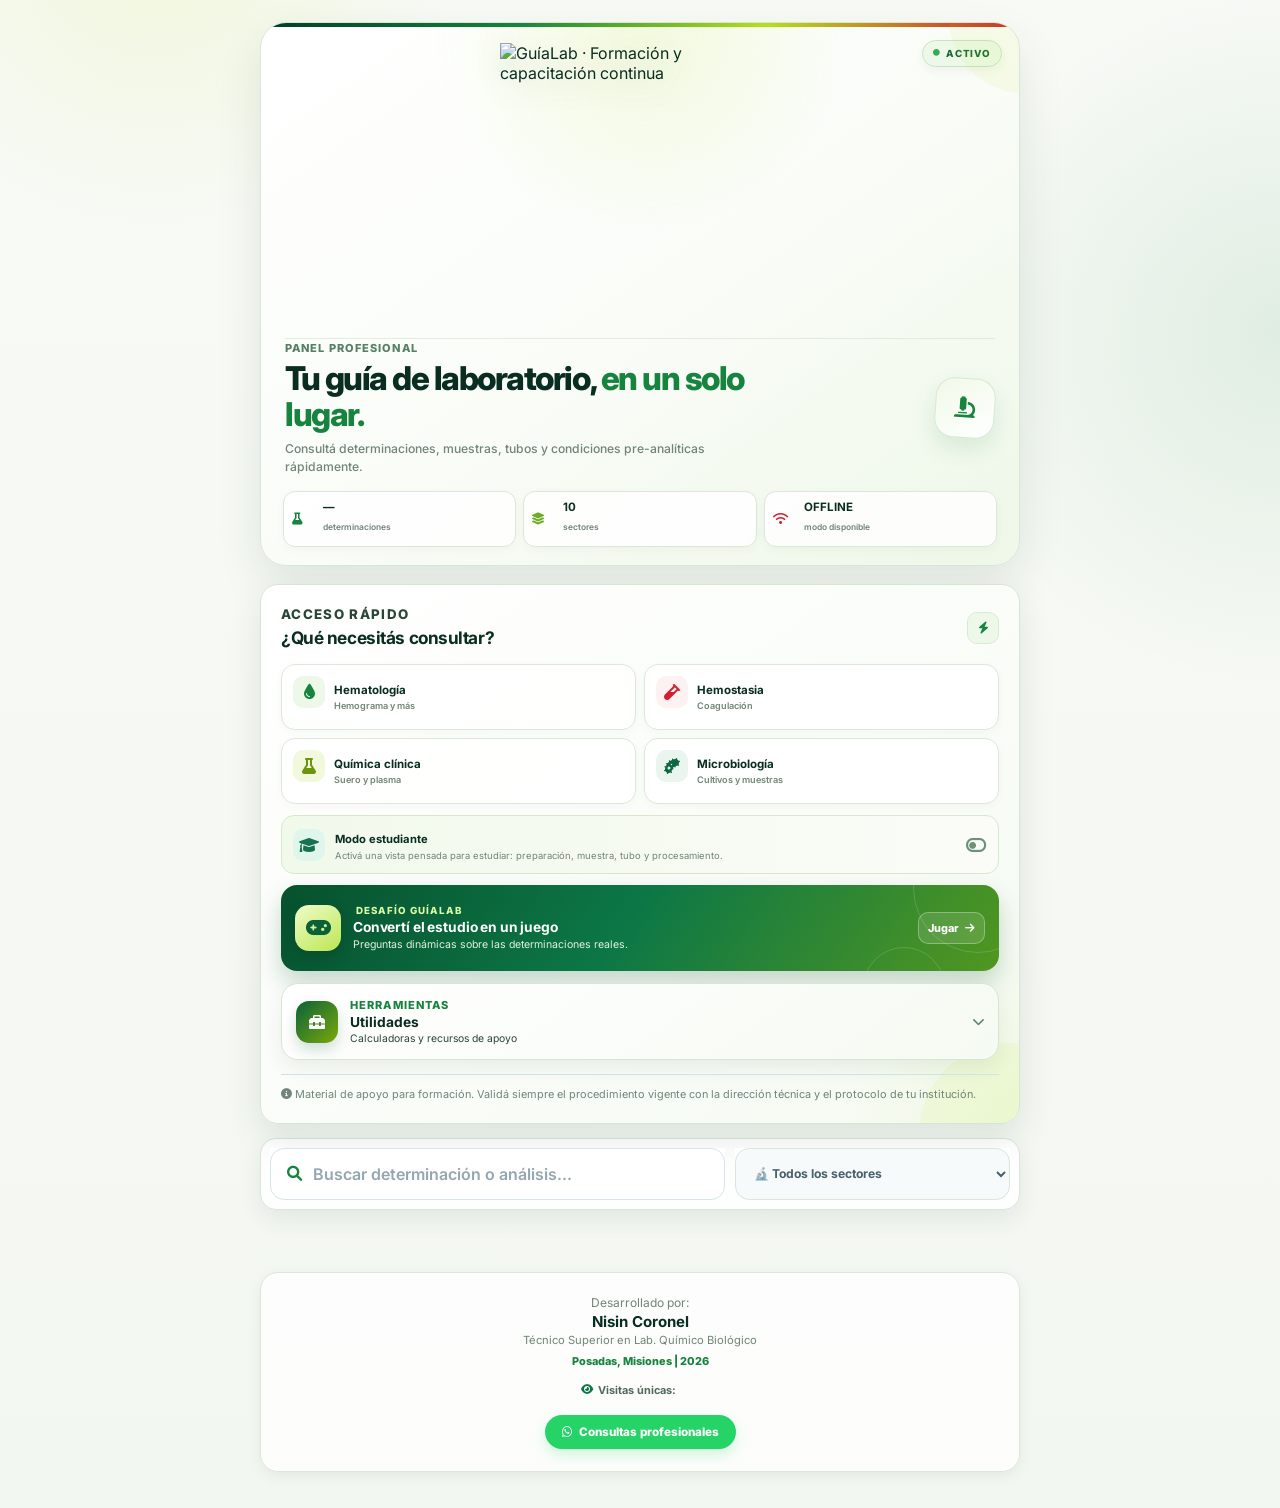
==== index.html @ f7ecea67 "Add files via upload" ====
<!DOCTYPE html>
<html lang="es">
<head>
    <!-- Google tag (gtag.js) -->
<script async src="https://www.googletagmanager.com/gtag/js?id=G-0PN3C9FFQS"></script>
<script>
  window.dataLayer = window.dataLayer || [];
  function gtag(){dataLayer.push(arguments);}
  gtag('js', new Date());

  gtag('config', 'G-0PN3C9FFQS');
</script>
    <meta charset="UTF-8">
    <meta name="viewport" content="width=device-width, initial-scale=1.0, maximum-scale=1.0, user-scalable=yes">
    <title>GuíaLab | Formación y Pre-Analítica</title>
    <link rel="manifest" href="manifest.json">
    <link rel="stylesheet" href="style.css">
    
    <link rel="preconnect" href="https://fonts.googleapis.com">
    <link rel="preconnect" href="https://fonts.gstatic.com" crossorigin>
    <link href="https://fonts.googleapis.com/css2?family=Inter:wght@400;500;600;700;800&display=swap" rel="stylesheet">
    <link rel="stylesheet" href="https://cdnjs.cloudflare.com/ajax/libs/font-awesome/6.0.0/css/all.min.css">
    
    <meta name="apple-mobile-web-app-capable" content="yes">
    <meta name="apple-mobile-web-app-status-bar-style" content="default">
    <meta name="theme-color" content="#07512f">
</head>
<body>

    <div class="app-container">
        <header class="dashboard-header" id="inicio">
            <div class="dashboard-topline">
                <div class="brand-mini brand-full-logo">
                    <img class="brand-logo" src="logo-guialab.png" alt="GuíaLab · Formación y capacitación continua">
                </div>
                <span class="online-pill"><i class="fas fa-circle"></i> Activo</span>
            </div>
            <div class="dashboard-welcome">
                <div>
                    <p class="eyebrow">Panel profesional</p>
                    <h1>Tu guía de laboratorio, <span>en un solo lugar.</span></h1>
                    <p>Consultá determinaciones, muestras, tubos y condiciones pre-analíticas rápidamente.</p>
                </div>
                <div class="header-symbol"><i class="fas fa-microscope"></i></div>
            </div>
            <div class="dashboard-stats" aria-label="Resumen de GuíaLab">
                <div><i class="fas fa-flask"></i><strong id="statDeterminaciones">—</strong><small>determinaciones</small></div>
                <div><i class="fas fa-layer-group"></i><strong id="statSectores">10</strong><small>sectores</small></div>
                <div><i class="fas fa-wifi"></i><strong>OFFLINE</strong><small>modo disponible</small></div>
            </div>
        </header>

        <div id="pedido-status" class="pedido-container" style="display: none;">
            <span><i class="fas fa-clipboard-list"></i> Pedido: <strong id="contador-pedido">0</strong></span>
            <div>
                <button onclick="enviarWhatsApp()" class="btn-ws" title="Enviar por WhatsApp">
                    <i class="fab fa-whatsapp"></i> Enviar
                </button>
                
                <button onclick="descargarTXT()" class="btn-txt" title="Descargar indicaciones en TXT">
                    <i class="fas fa-file-download"></i> TXT
                </button>
                
                <button onclick="vaciarPedido()" class="btn-clear" title="Vaciar Pedido">
                    <i class="fas fa-trash"></i>
                </button>
            </div>
        </div>

        <section class="learning-hub dashboard-panel" id="learningHub" aria-labelledby="learningTitle">
            <div class="panel-heading">
                <div>
                    <p class="section-kicker">Acceso rápido</p>
                    <h2 id="learningTitle">¿Qué necesitás consultar?</h2>
                </div>
                <span class="panel-icon"><i class="fas fa-bolt"></i></span>
            </div>
            <div class="dashboard-actions" aria-label="Acciones rápidas">
                <button type="button" data-sector="Hematología"><span><i class="fas fa-droplet"></i></span><strong>Hematología</strong><small>Hemograma y más</small></button>
                <button type="button" data-sector="Hemostasia"><span><i class="fas fa-vial"></i></span><strong>Hemostasia</strong><small>Coagulación</small></button>
                <button type="button" data-sector="Química clínica"><span><i class="fas fa-flask"></i></span><strong>Química clínica</strong><small>Suero y plasma</small></button>
                <button type="button" data-sector="Microbiología"><span><i class="fas fa-bacterium"></i></span><strong>Microbiología</strong><small>Cultivos y muestras</small></button>
            </div>
            <button type="button" class="dashboard-guide" id="studentModeButton" aria-pressed="false">
                <span class="guide-icon"><i class="fas fa-graduation-cap"></i></span>
                <span class="guide-copy"><strong>Modo estudiante</strong><span>Activá una vista pensada para estudiar: preparación, muestra, tubo y procesamiento.</span></span>
                <span class="guide-toggle"><i class="fas fa-toggle-off"></i></span>
            </button>
            <a class="challenge-card" href="game.html" aria-label="Abrir Desafío GuíaLab">
                <span class="challenge-orbit challenge-orbit-one"></span>
                <span class="challenge-orbit challenge-orbit-two"></span>
                <span class="challenge-icon"><i class="fas fa-gamepad"></i></span>
                <span class="challenge-copy">
                    <span class="challenge-kicker"><i class="fas fa-sparkles"></i> Desafío GuíaLab</span>
                    <strong>Convertí el estudio en un juego</strong>
                    <small>Preguntas dinámicas sobre las determinaciones reales.</small>
                </span>
                <span class="challenge-action">Jugar <i class="fas fa-arrow-right"></i></span>
            </a>
            <section class="utilities-card" id="utilidades" aria-labelledby="utilitiesTitle">
                <button type="button" class="utilities-toggle" id="utilitiesToggle" aria-expanded="false" aria-controls="utilitiesMenu">
                    <span class="utilities-icon"><i class="fas fa-toolbox"></i></span>
                    <span class="utilities-toggle-copy"><span class="section-kicker">Herramientas</span><strong id="utilitiesTitle">Utilidades</strong><small>Calculadoras y recursos de apoyo</small></span>
                    <span class="utilities-chevron"><i class="fas fa-chevron-down"></i></span>
                </button>
                <div class="utilities-menu" id="utilitiesMenu" hidden>
                    <button type="button" class="utility-item" id="dilutionUtilityToggle" aria-expanded="false" aria-controls="dilutionCalculator">
                        <span class="utility-item-icon"><i class="fas fa-calculator"></i></span>
                        <span><strong>Calculadora de diluciones</strong><small>General y seriada, con resultados paso a paso.</small></span>
                        <i class="fas fa-chevron-right"></i>
                    </button>
                <div class="dilution-calculator" id="dilutionCalculator" hidden>
                <div class="utilities-heading">
                    <div>
                        <p class="section-kicker">Calculadora</p>
                        <h3>Prepará una dilución</h3>
                        <p>Usá la misma unidad de concentración en C₁ y C₂.</p>
                    </div>
                </div>
                <div class="dilution-tabs" role="tablist" aria-label="Tipo de cálculo">
                    <button type="button" class="dilution-tab is-active" role="tab" aria-selected="true" aria-controls="generalCalculator" id="generalTab" data-dilution-tab="generalCalculator">Dilución general</button>
                    <button type="button" class="dilution-tab" role="tab" aria-selected="false" aria-controls="serialCalculator" id="serialTab" data-dilution-tab="serialCalculator">Seriada</button>
                </div>
                <div class="dilution-panel" id="generalCalculator" role="tabpanel" aria-labelledby="generalTab">
                    <div class="calculation-choice">
                        <label><input type="radio" name="dilutionMode" value="final" checked> Preparar un volumen final</label>
                        <label><input type="radio" name="dilutionMode" value="available"> Diluir un volumen disponible</label>
                    </div>
                    <div class="dilution-grid">
                        <label>Concentración inicial (C₁)<input id="initialConcentration" inputmode="decimal" type="number" min="0" step="any" placeholder="Ej. 10"></label>
                        <label>Concentración final (C₂)<input id="finalConcentration" inputmode="decimal" type="number" min="0" step="any" placeholder="Ej. 2"></label>
                        <label id="volumeLabel">Volumen final deseado (V₂)<span class="input-with-unit"><input id="targetVolume" inputmode="decimal" type="number" min="0" step="any" placeholder="Ej. 5"><select id="generalVolumeUnit" aria-label="Unidad de volumen"><option>mL</option><option>µL</option><option>L</option></select></span></label>
                    </div>
                    <p class="calculator-hint">Usá la misma unidad de concentración en C₁ y C₂. Fórmula: C₁ × V₁ = C₂ × V₂.</p>
                    <button type="button" class="calculate-button" id="calculateGeneral"><i class="fas fa-flask"></i> Calcular dilución</button>
                    <div class="calculation-result" id="generalResult" aria-live="polite" hidden></div>
                </div>
                <div class="dilution-panel" id="serialCalculator" role="tabpanel" aria-labelledby="serialTab" hidden>
                    <div class="dilution-grid serial-grid">
                        <label>Concentración inicial<input id="serialConcentration" inputmode="decimal" type="number" min="0" step="any" placeholder="Ej. 1000"></label>
                        <label>Dilución por paso (1 : x)<input id="serialFactor" inputmode="decimal" type="number" min="1" step="any" placeholder="Ej. 10"></label>
                        <label>Cantidad de tubos<input id="serialSteps" inputmode="numeric" type="number" min="1" max="50" step="1" placeholder="Ej. 5"></label>
                        <label>Volumen final por tubo<span class="input-with-unit"><input id="serialVolume" inputmode="decimal" type="number" min="0" step="any" placeholder="Ej. 1"><select id="serialVolumeUnit" aria-label="Unidad de volumen por tubo"><option>mL</option><option>µL</option><option>L</option></select></span></label>
                    </div>
                    <p class="calculator-hint">Cada tubo se prepara con una fracción de la dilución anterior y diluyente hasta completar el volumen indicado.</p>
                    <button type="button" class="calculate-button" id="calculateSerial"><i class="fas fa-table"></i> Generar tabla</button>
                    <div class="serial-result" id="serialResult" aria-live="polite" hidden></div>
                </div>
                </div>
                </div>
            </section>
            <div id="studentModePanel" class="student-mode-panel" hidden>
                <div class="student-mode-title"><i class="fas fa-book-medical"></i><strong>Modo estudiante activado</strong></div>
                <div class="student-mode-grid">
                    <div><b>1</b><span>Buscá una determinación</span></div>
                    <div><b>2</b><span>Revisá preparación y ayuno</span></div>
                    <div><b>3</b><span>Identificá muestra y tubo</span></div>
                    <div><b>4</b><span>Estudiá el procesamiento</span></div>
                </div>
            </div>
            <p class="clinical-note"><i class="fas fa-circle-info"></i> Material de apoyo para formación. Validá siempre el procedimiento vigente con la dirección técnica y el protocolo de tu institución.</p>
        </section>

        <section class="search-section" id="buscar" aria-label="Buscar estudios">
            <div class="input-group">
                <i class="fas fa-search"></i>
                <input type="text" id="searchInput" placeholder="Buscar determinación o análisis...">
            </div>
            
            <div class="select-group">
                <select id="areaSelect">
                    <option value="">🔬 Todos los sectores</option>
                    <option value="Hematología">🔬 Hematología</option>
                    <option value="Hemostasia">🩸 Hemostasia</option>
                    <option value="Microbiología">🧫 Microbiología</option>
                    <option value="Química clínica">🧪 Química Clínica</option> 
                    <option value="Endocrinología">🧬 Endocrinología</option>
                    <option value="Serología">💉 Serología</option>
                    <option value="Orina">🚽 Orina</option>
                    <option value="Parasitología">🦠 Parasitología</option>
                    <option value="Pesquisa Neonatal">🐰 Pesquisa Neonatal</option>
                    <option value="Autoinmunidad">🧩 Autoinmunidad</option>
                </select>
            </div>
        </section>

        <p id="resultsSummary" class="results-summary" aria-live="polite"></p>
        <ul id="examList" aria-label="Resultados de estudios"></ul>

        <div id="modal" class="modal">
            <div class="modal-content">
                <span class="close" id="closeModal">&times;</span>
                <div id="modalData"></div>
            </div>
        </div>

        <footer>
            <p>Desarrollado por:</p>
            <strong>Nisin Coronel</strong>
            <span>Técnico Superior en Lab. Químico Biológico</span>
            <div class="footer-tag">Posadas, Misiones | 2026</div>
            <div class="visit-counter" aria-label="Contador de visitas">
                <i class="fas fa-eye" aria-hidden="true"></i>
                <span>Visitas únicas:</span>
                <span class="counterapi" ns="guialab-nisin-2026" action="view" key="inicio" unique="true" label="" noCss="true" noIcon="true" noLink="true" noAnim="true" style="min-height: 20px"></span>
            </div>
            
            <a href="https://wa.me/+5493765127562" 
               target="_blank" 
               rel="noopener noreferrer" 
               class="footer-contact">
                <i class="fab fa-whatsapp"></i> Consultas profesionales
            </a>
        </footer>
    </div>

    <nav class="mobile-bottom-nav" aria-label="Navegación rápida">
        <a href="#inicio" class="mobile-nav-item active" data-nav="inicio"><i class="fas fa-house"></i><span>Inicio</span></a>
        <a href="#buscar" class="mobile-nav-item" data-nav="buscar"><i class="fas fa-magnifying-glass"></i><span>Buscar</span></a>
        <a href="#learningHub" class="mobile-nav-item" data-nav="estudiar"><i class="fas fa-graduation-cap"></i><span>Estudiar</span></a>
        <a href="#pedido-status" class="mobile-nav-item" data-nav="pedido"><i class="fas fa-clipboard-list"></i><span>Pedido</span></a>
    </nav>

    <script src="script.js"></script>
    <script src="dilution.js"></script>
    <script src="https://counterapi.com/c.js" async></script>
    <script>
        // Navegación móvil: mantiene una experiencia tipo app sin alterar la lógica existente.
        document.querySelectorAll('.mobile-nav-item').forEach(item => {
            item.addEventListener('click', () => {
                document.querySelectorAll('.mobile-nav-item').forEach(i => i.classList.remove('active'));
                item.classList.add('active');
                if (item.dataset.nav === 'buscar') {
                    setTimeout(() => document.getElementById('searchInput')?.focus({ preventScroll: true }), 180);
                }
                if (item.dataset.nav === 'pedido') {
                    const pedido = document.getElementById('pedido-status');
                    if (pedido && getComputedStyle(pedido).display === 'none') {
                        document.getElementById('examList')?.scrollIntoView({ behavior: 'smooth', block: 'start' });
                    }
                }
            });
        });
    </script>

    <script>
        if ('serviceWorker' in navigator) {
            window.addEventListener('load', () => {
                navigator.serviceWorker.register('./sw.js')
                    .then(reg => console.log('✅ GuíaLab Offline Activo'))
                    .catch(err => console.log('❌ Error Service Worker', err));
            });
        }
    </script>
</body>
</html>
---- style.css ----
/* ==========================================================
   GUÍALAB · Sistema visual
   Estética clínica / tecnológica · responsive · accesible
   ========================================================== */

:root {
    --primary: #16833f;
    --primary-dark: #07512f;
    --primary-soft: #edf8e8;
    --accent: #b6df18;
    --accent-soft: #f2f9dc;
    --dark: #092d20;
    --text: #365247;
    --muted: #71877c;
    --light-bg: #f4f7f0;
    --white: #ffffff;
    --border: #dce7dd;
    --border-strong: #c6d8ca;
    --whatsapp: #25d366;
    --danger: #e05252;
    --shadow-sm: 0 3px 12px rgba(7, 57, 32, .07);
    --shadow-md: 0 12px 30px rgba(7, 57, 32, .11);
    --shadow-lg: 0 24px 60px rgba(7, 57, 32, .18);
    --radius: 18px;
}

* { box-sizing: border-box; }

html { scroll-behavior: smooth; }

body {
    font-family: 'Inter', 'Segoe UI', system-ui, sans-serif;
    background:
        radial-gradient(circle at 10% 0%, rgba(8, 126, 164, .09), transparent 28rem),
        radial-gradient(circle at 95% 25%, rgba(22, 163, 148, .07), transparent 24rem),
        var(--light-bg);
    margin: 0;
    padding: 22px 16px 40px;
    color: var(--dark);
    -webkit-font-smoothing: antialiased;
    text-rendering: optimizeLegibility;
}

button, input, select { font: inherit; }
button { -webkit-tap-highlight-color: transparent; }

.app-container {
    width: min(100%, 720px);
    margin: 0 auto;
}

/* ===================== HEADER ===================== */
header {
    position: relative;
    overflow: hidden;
    text-align: center;
    margin-bottom: 18px;
    padding: 25px 22px 22px;
    border: 1px solid rgba(255,255,255,.85);
    border-radius: 24px;
    background: rgba(255,255,255,.88);
    box-shadow: var(--shadow-md);
    backdrop-filter: blur(14px);
}

header::before {
    content: '';
    position: absolute;
    inset: 0 0 auto;
    height: 5px;
    background: linear-gradient(90deg, var(--primary-dark), var(--primary), var(--accent));
}

header::after {
    content: '';
    position: absolute;
    width: 150px;
    height: 150px;
    border-radius: 50%;
    right: -80px;
    top: -80px;
    background: rgba(8,126,164,.07);
    pointer-events: none;
}

.brand-logo {
    position: relative;
    z-index: 1;
    display: block;
    width: min(205px, 62%);
    aspect-ratio: 1;
    object-fit: contain;
    margin: -5px auto 5px;
    filter: drop-shadow(0 10px 18px rgba(8, 86, 111, .14));
}

header .eyebrow,
.section-kicker {
    color: var(--primary);
    font-size: .69rem;
    font-weight: 800;
    letter-spacing: .10em;
    text-transform: uppercase;
}

header .eyebrow {
    margin: 0 0 7px;
}

header h1 {
    margin: 0 0 7px;
    font-size: clamp(1.45rem, 5vw, 1.8rem);
    line-height: 1.15;
    font-weight: 800;
    color: var(--dark);
    letter-spacing: -.035em;
}

header > p:last-child {
    margin: 0;
    color: var(--muted);
    font-size: .78rem;
    font-weight: 600;
}

/* ===================== LEARNING HUB ===================== */
.learning-hub {
    position: relative;
    overflow: hidden;
    background: linear-gradient(135deg, #eaf8fb 0%, #f7fcfd 58%, #edf9f6 100%);
    border: 1px solid #cde9ef;
    border-radius: var(--radius);
    padding: 20px;
    margin-bottom: 16px;
    box-shadow: var(--shadow-sm);
}

.learning-hub::after {
    content: '';
    position: absolute;
    width: 180px;
    height: 180px;
    border-radius: 50%;
    background: rgba(22,163,148,.06);
    right: -80px;
    bottom: -100px;
    pointer-events: none;
}

.learning-hub__intro {
    display: flex;
    align-items: flex-start;
    gap: 13px;
    position: relative;
    z-index: 1;
}

.learning-hub__icon {
    display: grid;
    place-items: center;
    flex: 0 0 42px;
    width: 42px;
    height: 42px;
    border-radius: 13px;
    color: #fff;
    background: linear-gradient(145deg, var(--primary), var(--primary-dark));
    box-shadow: 0 7px 16px rgba(8,126,164,.22);
}

.learning-hub h2 {
    margin: 2px 0 6px;
    color: var(--dark);
    font-size: 1.08rem;
    line-height: 1.3;
    letter-spacing: -.02em;
}

.learning-hub p {
    margin: 0;
    color: var(--text);
    font-size: .83rem;
    line-height: 1.5;
}

.learning-hub .section-kicker { margin: 0 0 2px; }

.study-steps {
    display: grid;
    grid-template-columns: repeat(3, 1fr);
    gap: 8px;
    margin: 17px 0 14px;
    position: relative;
    z-index: 1;
}

.study-steps div {
    padding: 11px 7px 10px;
    background: rgba(255,255,255,.72);
    border: 1px solid rgba(255,255,255,.9);
    border-radius: 13px;
    text-align: center;
}

.study-steps span {
    display: grid;
    place-items: center;
    width: 23px;
    height: 23px;
    margin: 0 auto 5px;
    border-radius: 50%;
    background: #c9e9f0;
    color: var(--primary-dark);
    font-size: .68rem;
    font-weight: 800;
}

.study-steps strong, .study-steps small { display: block; }
.study-steps strong { font-size: .73rem; color: var(--dark); }
.study-steps small { margin-top: 2px; color: var(--muted); font-size: .62rem; line-height: 1.2; }

.quick-sectors {
    display: flex;
    flex-wrap: wrap;
    gap: 7px;
    position: relative;
    z-index: 1;
}

.quick-sectors button {
    border: 1px solid #c5e3ea;
    border-radius: 999px;
    padding: 8px 11px;
    background: rgba(255,255,255,.88);
    color: var(--primary-dark);
    cursor: pointer;
    font-size: .72rem;
    font-weight: 700;
    transition: .2s ease;
}

.quick-sectors button:hover,
.quick-sectors button:focus-visible {
    background: #fff;
    border-color: #91cad8;
    transform: translateY(-1px);
    box-shadow: 0 5px 12px rgba(8,126,164,.10);
    outline: none;
}

.clinical-note {
    margin-top: 14px !important;
    padding-top: 11px;
    border-top: 1px solid #cde5ea;
    color: var(--muted) !important;
    font-size: .68rem !important;
    position: relative;
    z-index: 1;
}

/* ===================== PEDIDO ===================== */
.pedido-container {
    background: linear-gradient(135deg, #173d4d, #102c3a);
    color: white;
    padding: 11px 12px 11px 16px;
    border-radius: 16px;
    margin-bottom: 14px;
    display: none;
    justify-content: space-between;
    align-items: center;
    gap: 10px;
    box-shadow: 0 12px 25px rgba(16,44,58,.20);
    position: sticky;
    top: 12px;
    z-index: 20;
    border: 1px solid rgba(255,255,255,.10);
    backdrop-filter: blur(12px);
}

.pedido-container > span {
    font-size: .82rem;
    font-weight: 600;
    white-space: nowrap;
}

.pedido-container > span i { color: #7bd8cd; margin-right: 5px; }
.pedido-container > span strong { color: #fff; font-size: 1rem; }

.pedido-container > div { display: flex; align-items: center; gap: 5px; }

.btn-ws, .btn-txt, .btn-clear {
    border: none;
    color: white;
    cursor: pointer;
    display: inline-flex;
    align-items: center;
    justify-content: center;
    gap: 7px;
    min-height: 38px;
    border-radius: 10px;
    font-weight: 800;
    transition: transform .18s ease, filter .18s ease, box-shadow .18s ease;
}

.btn-ws {
    background: var(--whatsapp);
    padding: 9px 13px;
    box-shadow: 0 5px 14px rgba(37,211,102,.22);
    font-size: .75rem;
}

.btn-txt {
    background: var(--primary);
    padding: 9px 12px;
    font-size: .75rem;
}

.btn-clear {
    background: rgba(255,255,255,.10);
    padding: 9px 11px;
    margin-left: 0;
}

.btn-ws:hover, .btn-txt:hover, .btn-clear:hover { transform: translateY(-1px); filter: brightness(1.06); }
.btn-clear:hover { background: var(--danger); }

/* ===================== SEARCH ===================== */
.search-section {
    display: grid;
    grid-template-columns: minmax(0, 1.65fr) minmax(180px, 1fr);
    gap: 10px;
    margin-bottom: 12px;
}

.input-group, .select-group { position: relative; display: flex; align-items: center; }

.input-group i {
    position: absolute;
    left: 15px;
    color: #8aa1ac;
    font-size: .95rem;
    pointer-events: none;
    z-index: 1;
}

input, select {
    width: 100%;
    min-height: 48px;
    padding: 12px 14px 12px 42px;
    border: 1px solid var(--border);
    border-radius: 13px;
    font-size: 15px;
    color: var(--dark);
    background: rgba(255,255,255,.94);
    outline: none;
    box-shadow: var(--shadow-sm);
    transition: border-color .2s ease, box-shadow .2s ease, transform .2s ease;
}

input::placeholder { color: #94a7b0; }
input:focus, select:focus {
    border-color: #75bfd0;
    box-shadow: 0 0 0 4px rgba(8,126,164,.11), var(--shadow-sm);
}

select { padding-left: 14px; cursor: pointer; }

.results-summary {
    min-height: 18px;
    margin: 0 2px 8px;
    color: var(--muted);
    font-size: .72rem;
    font-weight: 700;
}

/* ===================== RESULTADOS ===================== */
#examList { list-style: none; padding: 0; margin: 0; }

#examList li {
    position: relative;
    background: rgba(255,255,255,.96);
    margin-bottom: 9px;
    padding: 14px 15px;
    border-radius: 15px;
    box-shadow: var(--shadow-sm);
    border: 1px solid var(--border);
    display: flex;
    justify-content: space-between;
    align-items: center;
    gap: 12px;
    cursor: pointer;
    transition: transform .18s ease, box-shadow .18s ease, border-color .18s ease;
    animation: fadeIn .24s ease both;
}

#examList li:hover {
    transform: translateY(-2px);
    box-shadow: var(--shadow-md);
    border-color: #b8d8e1;
}

#examList li:active { transform: translateY(0); }

.wrapper-izquierdo { display: flex; align-items: center; min-width: 0; }
.wrapper-izquierdo > div { min-width: 0; }

.wrapper-izquierdo strong {
    display: inline-block;
    max-width: 100%;
    margin-bottom: 3px;
    color: var(--dark);
    font-size: .9rem;
    line-height: 1.3;
}

.wrapper-izquierdo small { color: var(--muted) !important; font-size: .68rem; }
.wrapper-izquierdo small i { color: var(--primary); margin-right: 3px; }

.tubo-color {
    width: 17px;
    height: 17px;
    border-radius: 50%;
    display: inline-block;
    margin-right: 13px;
    box-shadow: inset 0 0 0 2px rgba(0,0,0,.09), 0 2px 5px rgba(0,0,0,.08);
    flex-shrink: 0;
}

.color-rojo { background-color: #dc3d4b; }
.color-lila { background-color: #9b62d2; }
.color-celeste { background-color: #26a9d4; }
.color-negro { background-color: #263943; }
.color-verde { background-color: #2dbd83; }
.color-esteril { background-color: #f3b64a; border: 2px solid #4d9be8 !important; }

.badge {
    display: inline-flex;
    align-items: center;
    padding: 3px 7px;
    border-radius: 999px;
    font-size: .57rem;
    line-height: 1.2;
    font-weight: 800;
    text-transform: uppercase;
    letter-spacing: .03em;
    margin-left: 5px;
    vertical-align: 2px;
}

.urgencia-alta { background: #ffe6e7; color: #a72e39; }
.urgencia-media { background: #fff2d7; color: #8a5a08; }
.urgencia-baja { background: #e0f6ed; color: #187151; }

#examList li > i { color: #b2c4cc !important; transition: transform .2s ease, color .2s ease; }
#examList li:hover > i { color: var(--primary) !important; transform: translateX(2px); }

/* ===================== MODAL ===================== */
.modal {
    display: none;
    position: fixed;
    z-index: 100;
    inset: 0;
    width: 100%;
    height: 100%;
    padding: 18px;
    background: rgba(10, 30, 40, .62);
    backdrop-filter: blur(7px);
    align-items: center;
    justify-content: center;
}

.modal-content {
    max-height: min(88vh, 760px);
    overflow-y: auto;
    background: var(--white);
    padding: 24px;
    border: 1px solid rgba(255,255,255,.8);
    border-radius: 24px;
    width: min(100%, 470px);
    position: relative;
    box-shadow: var(--shadow-lg);
    animation: modalIn .2s ease both;
    scrollbar-width: thin;
}

.close {
    position: absolute;
    right: 16px;
    top: 13px;
    display: grid;
    place-items: center;
    width: 34px;
    height: 34px;
    border-radius: 10px;
    font-size: 23px;
    line-height: 1;
    color: #8aa0aa;
    cursor: pointer;
    transition: .18s ease;
    z-index: 2;
}

.close:hover { color: var(--dark); background: #eef4f6; }

.modal-header-analisis {
    border-bottom: 1px solid var(--border);
    padding: 3px 40px 14px 0;
    margin-bottom: 14px;
}

.modal-title {
    font-size: 1.22rem;
    line-height: 1.25;
    font-weight: 800;
    color: var(--dark);
    margin: 0 0 5px;
    letter-spacing: -.025em;
}

.modal-sector {
    font-size: .65rem;
    font-weight: 800;
    color: var(--primary-dark);
    background: var(--primary-soft);
    border: 1px solid #cde9ef;
    padding: 4px 8px;
    border-radius: 999px;
}

.seccion-modal-paciente,
.seccion-modal-tecnico {
    border-radius: 15px;
    padding: 14px;
    margin-bottom: 14px;
}

.seccion-modal-paciente { background: #eefaf6; border: 1px solid #ccefe4; }
.seccion-modal-tecnico { background: #f5f9fb; border: 1px solid var(--border); }

.modal-subtitulo {
    font-size: .69rem;
    font-weight: 800;
    text-transform: uppercase;
    letter-spacing: .07em;
    margin: 0 0 7px;
}

.modal-subtitulo.paciente { color: #16735f; }
.modal-subtitulo.tecnico { color: var(--primary-dark); }

.modal-texto { font-size: .84rem; color: var(--text); line-height: 1.55; margin: 0; }

.modal-tabs {
    display: flex;
    gap: 6px;
    margin-bottom: 14px;
    padding: 4px;
    border: 1px solid var(--border);
    background: #f4f8f9;
    border-radius: 13px;
}

.tab-btn {
    flex: 1;
    background: transparent;
    border: none;
    padding: 9px;
    border-radius: 9px;
    font-size: .77rem;
    font-weight: 800;
    color: var(--muted);
    cursor: pointer;
    display: flex;
    align-items: center;
    justify-content: center;
    gap: 6px;
    transition: all .2s ease;
}

.tab-btn.active.tab-paciente {
    background: #fff;
    color: #16735f;
    box-shadow: 0 3px 9px rgba(21,76,65,.10);
}

.tab-btn.active.tab-tecnico {
    background: #fff;
    color: var(--primary-dark);
    box-shadow: 0 3px 9px rgba(8,86,111,.10);
}

.tab-content { display: none; animation: fadeIn .2s ease; }
.tab-content.active { display: block; }

.btn-whatsapp-premium {
    width: 100%;
    color: white;
    background: linear-gradient(135deg, var(--primary), var(--primary-dark));
    border: none;
    padding: 13px;
    border-radius: 12px;
    font-weight: 800;
    font-size: .84rem;
    cursor: pointer;
    display: flex;
    align-items: center;
    justify-content: center;
    gap: 8px;
    box-shadow: 0 8px 18px rgba(8,126,164,.20);
    transition: all .2s ease;
}

.btn-whatsapp-premium:hover { transform: translateY(-1px); filter: brightness(1.04); }

/* ===================== FOOTER ===================== */
footer {
    text-align: center;
    margin-top: 30px;
    padding: 22px 18px;
    font-size: .75rem;
    color: var(--muted);
    background: rgba(255,255,255,.82);
    border: 1px solid var(--border);
    border-radius: 18px;
    box-shadow: var(--shadow-sm);
}

footer p { margin: 0 0 2px; }

footer strong {
    display: block;
    color: var(--dark);
    font-size: .94rem;
    margin-top: 2px;
}

footer > span { display: block; margin-top: 2px; font-size: .7rem; }

.footer-tag { margin-top: 7px; color: var(--primary); font-weight: 800; font-size: .68rem; }

.footer-contact {
    text-decoration: none;
    background: var(--whatsapp);
    color: white;
    padding: 10px 17px;
    border-radius: 999px;
    font-size: .73rem;
    display: inline-flex;
    align-items: center;
    gap: 7px;
    margin-top: 15px;
    font-weight: 800;
    box-shadow: 0 6px 14px rgba(37,211,102,.20);
    transition: all .2s ease;
}

.footer-contact:hover { transform: translateY(-1px); filter: brightness(1.04); }

/* ===================== EMPTY / ACCESSIBILITY ===================== */
#examList li[style*="cursor: default"] { justify-content: flex-start; cursor: default; }

button:focus-visible, a:focus-visible, li:focus-visible {
    outline: 3px solid rgba(8,126,164,.25);
    outline-offset: 2px;
}

@keyframes fadeIn {
    from { opacity: 0; transform: translateY(5px); }
    to { opacity: 1; transform: translateY(0); }
}

@keyframes modalIn {
    from { opacity: 0; transform: translateY(12px) scale(.985); }
    to { opacity: 1; transform: translateY(0) scale(1); }
}

@media (max-width: 600px) {
    body { padding: 12px 11px 28px; }
    .app-container { width: 100%; }
    header { padding: 22px 16px 18px; border-radius: 20px; }
    .brand-logo { width: min(180px, 60%); }
    .learning-hub { padding: 17px; border-radius: 17px; }
    .search-section { grid-template-columns: 1fr; }
    .pedido-container { top: 8px; }
    .btn-ws { padding-inline: 11px; }
    .btn-txt { padding-inline: 10px; }
    .modal { padding: 10px; }
    .modal-content { padding: 20px 18px; border-radius: 21px; max-height: 92vh; }
}

@media (max-width: 400px) {
    .brand-logo { width: 160px; }
    .study-steps { gap: 5px; }
    .study-steps div { padding-inline: 4px; }
    .study-steps small { font-size: .58rem; }
    .quick-sectors button { font-size: .68rem; padding: 7px 9px; }
    .pedido-container { padding-left: 11px; }
    .pedido-container > span { font-size: .72rem; }
    .btn-ws, .btn-txt { font-size: .68rem; }
    .btn-clear { padding-inline: 9px; }
}

@media (prefers-reduced-motion: reduce) {
    *, *::before, *::after { scroll-behavior: auto !important; animation-duration: .01ms !important; transition-duration: .01ms !important; }
}

/* ==========================================================
   GUÍALAB · Dashboard médico v4
   Capa visual sobre el sistema existente
   ========================================================== */
.dashboard-header {
    padding: 18px 20px 16px;
    text-align: left;
    background: linear-gradient(145deg, rgba(255,255,255,.98), rgba(246,251,252,.96));
}
.dashboard-topline { display:flex; align-items:center; justify-content:space-between; gap:12px; }
.brand-mini { display:flex; align-items:center; gap:10px; min-width:0; }
.dashboard-header .brand-logo { width:44px; height:44px; margin:0; filter:none; flex:0 0 44px; }
.brand-copy { display:flex; flex-direction:column; line-height:1.05; }
.brand-name { font-size:1.02rem; font-weight:800; letter-spacing:-.035em; color:var(--dark); }
.brand-subtitle { margin-top:4px; font-size:.62rem; font-weight:700; color:var(--muted); text-transform:uppercase; letter-spacing:.08em; }
.online-pill { display:inline-flex; align-items:center; gap:6px; padding:6px 9px; border:1px solid #ccefe4; background:#effaf6; color:#187151; border-radius:999px; font-size:.61rem; font-weight:800; text-transform:uppercase; letter-spacing:.06em; }
.online-pill i { font-size:.42rem; }
.dashboard-welcome { display:flex; align-items:center; justify-content:space-between; gap:16px; margin:24px 2px 17px; }
.dashboard-welcome .eyebrow { margin:0 0 5px; }
.dashboard-welcome h1 { max-width:500px; margin:0; font-size:clamp(1.45rem,5vw,2rem); line-height:1.1; letter-spacing:-.045em; }
.dashboard-welcome h1 span { color:var(--primary); }
.dashboard-welcome p:last-child { max-width:500px; margin:8px 0 0; color:var(--muted); font-size:.76rem; line-height:1.45; font-weight:500; }
.header-symbol { flex:0 0 60px; width:60px; height:60px; display:grid; place-items:center; border-radius:19px; color:#fff; background:linear-gradient(145deg,var(--primary),var(--accent)); box-shadow:0 12px 24px rgba(8,126,164,.22); font-size:1.3rem; transform:rotate(4deg); }
.dashboard-stats { display:grid; grid-template-columns:repeat(3,1fr); gap:7px; }
.dashboard-stats > div { display:grid; grid-template-columns:24px 1fr; grid-template-rows:auto auto; column-gap:7px; padding:9px 8px; border:1px solid #e0ecef; background:#fff; border-radius:12px; }
.dashboard-stats i { grid-row:1 / span 2; align-self:center; color:var(--primary); font-size:.76rem; }
.dashboard-stats strong { color:var(--dark); font-size:.72rem; line-height:1.1; }
.dashboard-stats small { margin-top:2px; color:var(--muted); font-size:.53rem; font-weight:600; }

.dashboard-panel { padding:18px; background:#fff; border:1px solid #e0e9ed; }
.panel-heading { display:flex; align-items:center; justify-content:space-between; gap:10px; margin-bottom:13px; }
.panel-heading h2 { margin:2px 0 0; font-size:1.02rem; letter-spacing:-.025em; }
.panel-icon { width:32px; height:32px; display:grid; place-items:center; border-radius:10px; background:#eaf7fa; color:var(--primary); font-size:.75rem; }
.dashboard-actions { display:grid; grid-template-columns:repeat(2,1fr); gap:8px; }
.dashboard-actions button { text-align:left; border:1px solid #e1ebee; background:#f9fbfc; border-radius:14px; padding:11px; cursor:pointer; transition:.2s ease; display:grid; grid-template-columns:32px 1fr; grid-template-rows:auto auto; column-gap:9px; }
.dashboard-actions button:hover,.dashboard-actions button:focus-visible { background:#fff; border-color:#afd6df; transform:translateY(-1px); box-shadow:0 8px 18px rgba(21,56,72,.08); outline:none; }
.dashboard-actions button > span { grid-row:1 / span 2; width:32px; height:32px; display:grid; place-items:center; border-radius:10px; background:#e8f6fa; color:var(--primary); }
.dashboard-actions strong { align-self:end; color:var(--dark); font-size:.72rem; }
.dashboard-actions small { margin-top:3px; color:var(--muted); font-size:.57rem; font-weight:600; }
.dashboard-guide { display:flex; align-items:center; gap:10px; margin-top:11px; padding:11px; border-radius:13px; background:linear-gradient(90deg,#f0faf9,#f7fbfc); border:1px solid #d8eeea; }
.guide-icon { width:32px; height:32px; flex:0 0 32px; display:grid; place-items:center; border-radius:10px; background:#e0f6ed; color:#187151; }
.dashboard-guide strong { color:var(--dark); font-size:.7rem; }
.dashboard-guide p { margin:3px 0 0; color:var(--muted); font-size:.59rem; line-height:1.35; }
.dashboard-guide > i { margin-left:auto; color:#8ca6ae; font-size:.7rem; }
.dashboard-panel .clinical-note { margin-bottom:0; }

/* Search bar as a primary dashboard control */
.search-section { margin-top:12px; padding:10px; border:1px solid #dce9ed; background:rgba(255,255,255,.82); border-radius:16px; box-shadow:var(--shadow-sm); }
.input-group input { min-height:50px; border-color:#d6e5e9; box-shadow:none; font-size:.84rem; font-weight:600; }
.input-group i { left:17px; color:var(--primary); }
.select-group select { min-height:50px; box-shadow:none; background:#f7fafb; font-size:.76rem; font-weight:700; color:#47606c; }
.search-section:focus-within { border-color:#b7dce5; box-shadow:0 0 0 3px rgba(8,126,164,.07); }

@media (max-width:600px) {
    .dashboard-header { padding:15px 15px 13px; }
    .dashboard-welcome { margin-top:20px; }
    .header-symbol { width:50px; height:50px; flex-basis:50px; font-size:1rem; border-radius:16px; }
    .dashboard-welcome h1 { font-size:1.45rem; }
    .dashboard-welcome p:last-child { font-size:.68rem; }
    .dashboard-stats > div { padding:8px 6px; }
    .dashboard-actions button { padding:10px; }
}
@media (max-width:400px) {
    .dashboard-welcome { gap:8px; }
    .header-symbol { display:none; }
    .dashboard-actions { gap:6px; }
}


/* ==========================================================
   GUÍALAB · Identidad visual del logo + modo estudiante v5
   Paleta basada en verde laboratorio, verde lima y rojo sangre.
   ========================================================== */
body {
    background:
        radial-gradient(circle at 8% 0%, rgba(22,131,63,.12), transparent 25rem),
        radial-gradient(circle at 96% 18%, rgba(182,223,24,.10), transparent 23rem),
        #f4f7f0;
}

.dashboard-header {
    background:
        radial-gradient(circle at 50% 8%, rgba(182,223,24,.10), transparent 15rem),
        linear-gradient(145deg, #ffffff 0%, #f7fbf4 65%, #eff7e9 100%);
    border-color: #dbe8d9;
}

.dashboard-header::before {
    background: linear-gradient(90deg, #064d2f 0%, #16833f 48%, #b6df18 82%, #d51f2f 100%);
}

.brand-full-logo {
    width: 100%;
    justify-content: center;
    padding: 2px 0 0;
}

.dashboard-header .brand-logo {
    width: 210px;
    height: auto;
    max-width: 72vw;
    object-fit: contain;
    flex: 0 0 auto;
    display: block;
    filter: drop-shadow(0 7px 10px rgba(5,65,34,.13));
}

.online-pill {
    position: absolute;
    top: 18px;
    right: 18px;
    background: #edf8e8 !important;
    color: #166b36 !important;
    border-color: #cce5c8 !important;
}

.online-pill i { color: #2eaf51 !important; }

.dashboard-welcome { margin-top: 17px; }
.dashboard-welcome h1 span { color: #16833f; }
.dashboard-welcome .eyebrow { color: #568063; }
.header-symbol {
    color: #16833f !important;
    background: linear-gradient(145deg,#eff8e8,#ffffff) !important;
    border-color: #d6e9cf !important;
}

.dashboard-stats > div { border-color: #dce8d8; background: rgba(255,255,255,.86); }
.dashboard-stats i { color: #16833f; }
.dashboard-stats > div:nth-child(2) i { color: #6cae27; }
.dashboard-stats > div:nth-child(3) i { color: #d43a3a; }

.dashboard-panel {
    border-color: #dbe8d9;
    background: linear-gradient(145deg,#ffffff,#f8fbf6);
}
.dashboard-actions button > span {
    background: #edf8e8;
    color: #16833f;
}
.dashboard-actions button:hover,
.dashboard-actions button:focus-visible { border-color:#a8cc9f; }
.dashboard-guide {
    width: 100%;
    border: 1px solid #d7e8cf;
    background: linear-gradient(90deg,#f1f9eb,#fbfcf8);
    color: inherit;
    text-align: left;
    cursor: pointer;
}
.dashboard-guide:hover { border-color:#a8cc9f; box-shadow:0 8px 18px rgba(22,131,63,.09); transform:translateY(-1px); }
.dashboard-guide:focus-visible { outline:3px solid rgba(22,131,63,.20); outline-offset:2px; }
.challenge-card { position:relative; isolation:isolate; overflow:hidden; display:flex; align-items:center; gap:12px; width:100%; min-height:86px; margin-top:11px; padding:14px; border-radius:16px; text-decoration:none; color:#fff; background:linear-gradient(125deg,#07512f 0%,#0c7746 48%,#79a90a 130%); box-shadow:0 12px 24px rgba(7,81,47,.22); transition:transform .18s ease, box-shadow .18s ease; }
.challenge-card:hover { transform:translateY(-2px); box-shadow:0 16px 30px rgba(7,81,47,.28); }
.challenge-card:focus-visible { outline:3px solid #9bd32a; outline-offset:3px; }
.challenge-card > * { position:relative; z-index:1; }
.challenge-icon { display:grid; place-items:center; flex:0 0 46px; width:46px; height:46px; border-radius:14px; font-size:1.25rem; color:#0a6139; background:linear-gradient(145deg,#effcc9,#bce653); box-shadow:0 6px 14px rgba(1,50,28,.28); }
.challenge-copy { display:flex; flex:1; min-width:0; flex-direction:column; gap:3px; }
.challenge-kicker { font-size:.61rem; font-weight:800; letter-spacing:.1em; text-transform:uppercase; color:#d9fca5; }
.challenge-copy strong { font-size:.86rem; letter-spacing:-.01em; }
.challenge-copy small { font-size:.66rem; line-height:1.35; color:#e1f2df; }
.challenge-action { display:inline-flex; align-items:center; gap:6px; flex:0 0 auto; font-size:.68rem; font-weight:800; padding:8px 9px; border:1px solid rgba(255,255,255,.3); border-radius:10px; background:rgba(255,255,255,.12); }
.challenge-orbit { position:absolute; z-index:0; display:block; border:1px solid rgba(255,255,255,.15); border-radius:50%; pointer-events:none; }
.challenge-orbit-one { width:130px; height:130px; right:-44px; top:-62px; }
.challenge-orbit-two { width:82px; height:82px; right:54px; bottom:-58px; }
.guide-copy { flex:1; min-width:0; }
.guide-copy > span { display:block; margin-top:3px; color:var(--muted); font-size:.59rem; line-height:1.35; }
.guide-toggle { color:#6c927a; font-size:1.15rem; }
.student-mode-panel {
    margin-top: 9px;
    padding: 13px;
    border-radius: 14px;
    background: #f4faef;
    border: 1px solid #d6e8cd;
    animation: fadeIn .2s ease both;
}
.student-mode-panel[hidden] { display:none; }
.student-mode-title { display:flex; align-items:center; gap:7px; color:#0d6334; font-size:.72rem; margin-bottom:10px; }
.student-mode-grid { display:grid; grid-template-columns:repeat(2,1fr); gap:7px; }
.student-mode-grid div { display:flex; align-items:center; gap:7px; padding:8px; background:#fff; border:1px solid #e0ebdc; border-radius:10px; }
.student-mode-grid b { display:grid; place-items:center; width:21px; height:21px; flex:0 0 21px; border-radius:50%; background:#dff0d7; color:#146536; font-size:.65rem; }
.student-mode-grid span { color:#456052; font-size:.61rem; line-height:1.2; font-weight:650; }
.student-start { margin-top:9px; width:100%; border:0; border-radius:10px; padding:9px; background:linear-gradient(135deg,#16833f,#07512f); color:#fff; font-size:.69rem; font-weight:800; cursor:pointer; }
.student-start:hover { filter:brightness(1.05); }

/* Green/lime identity for the main controls */
.input-group, .select-group { border-color:#d5e4d7; background:#fff; }
.input-group:focus-within { border-color:#76b77e; box-shadow:0 0 0 4px rgba(22,131,63,.10), var(--shadow-sm); }
.input-group > i { color:#16833f; }
select:focus { border-color:#76b77e; box-shadow:0 0 0 4px rgba(22,131,63,.10),var(--shadow-sm); }
.results-summary { color:#678072; }
#examList li:hover { border-color:#b5d0b4; }
.wrapper-izquierdo small i { color:#16833f; }
#examList li > i { color:#a7b9ad !important; }
#examList li:hover > i { color:#16833f !important; }

.modal-sector { color:#146536; background:#edf8e8; border-color:#d3e8cd; }
.seccion-modal-paciente { background:#f1f9ed; border-color:#d5e9cd; }
.seccion-modal-tecnico { background:#f7faf6; border-color:#dce7dd; }
.modal-subtitulo.paciente { color:#277442; }
.modal-subtitulo.tecnico { color:#0f6a38; }
.tab-btn.active.tab-paciente, .tab-btn.active.tab-tecnico { color:#176b39; }
.btn-whatsapp-premium { background:linear-gradient(135deg,#16833f,#07512f); box-shadow:0 8px 18px rgba(22,131,63,.20); }

@media (max-width:600px) {
    .dashboard-header .brand-logo { width:190px; max-width:76vw; }
    .online-pill { top:13px; right:13px; }
}
@media (max-width:400px) {
    .dashboard-header .brand-logo { width:175px; max-width:74vw; }
    .student-mode-grid { gap:5px; }
}

/* ===================== MODO ESTUDIANTE · DESAFÍO ===================== */
.student-challenge {
    margin: 0 0 15px;
    padding: 16px;
    border: 1px solid #cfe3c9;
    border-radius: 18px;
    background: linear-gradient(145deg, #f8fcf5, #edf7e9);
    box-shadow: 0 8px 22px rgba(22, 99, 52, .08);
}

.student-challenge-head {
    display: flex;
    align-items: flex-start;
    gap: 11px;
    margin-bottom: 13px;
}

.student-challenge-badge {
    width: 38px;
    height: 38px;
    flex: 0 0 38px;
    display: grid;
    place-items: center;
    border-radius: 12px;
    background: linear-gradient(135deg, #16833f, #6cae27);
    color: #fff;
    box-shadow: 0 6px 13px rgba(22, 131, 63, .18);
}

.student-overline {
    display: block;
    color: #16833f;
    font-size: .58rem;
    font-weight: 900;
    text-transform: uppercase;
    letter-spacing: .1em;
    margin-bottom: 2px;
}

.student-challenge-head h3 {
    margin: 0;
    color: #163f29;
    font-size: .98rem;
    letter-spacing: -.015em;
}

.student-challenge-head p {
    margin: 3px 0 0;
    color: #668071;
    font-size: .68rem;
    line-height: 1.35;
}

.student-question-list {
    display: grid;
    gap: 7px;
}

.student-question {
    display: flex;
    align-items: center;
    gap: 9px;
    padding: 10px;
    background: rgba(255,255,255,.88);
    border: 1px solid #dce9d8;
    border-radius: 13px;
    transition: .18s ease;
}

.student-question:has(.student-answer:not([hidden])) {
    border-color: #b9d6b1;
    background: #fff;
}

.student-question-icon {
    width: 29px;
    height: 29px;
    flex: 0 0 29px;
    display: grid;
    place-items: center;
    border-radius: 9px;
    background: #edf8e8;
    color: #16833f;
    font-size: .72rem;
}

.student-question-body {
    flex: 1;
    min-width: 0;
}

.student-question-body > strong {
    display: block;
    color: #274335;
    font-size: .69rem;
    line-height: 1.3;
}

.student-answer {
    margin-top: 5px;
    padding: 7px 9px;
    border-radius: 8px;
    background: #f1f8ed;
    color: #185d32;
    border-left: 3px solid #6cae27;
    font-size: .68rem;
    line-height: 1.35;
    animation: fadeIn .18s ease both;
}

.reveal-answer {
    flex: 0 0 auto;
    border: 1px solid #cfe3c9;
    background: #f7fbf5;
    color: #26713f;
    border-radius: 9px;
    padding: 7px 8px;
    font-size: .62rem;
    font-weight: 800;
    cursor: pointer;
    display: inline-flex;
    align-items: center;
    gap: 4px;
    transition: .18s ease;
}

.reveal-answer:hover,
.reveal-answer.revealed {
    background: #16833f;
    border-color: #16833f;
    color: #fff;
}

.student-challenge-actions {
    display: flex;
    gap: 7px;
    margin-top: 10px;
}

.student-challenge-actions button {
    flex: 1;
    border-radius: 10px;
    padding: 9px 10px;
    font-size: .65rem;
    font-weight: 800;
    cursor: pointer;
    transition: .18s ease;
}

.student-reveal-all {
    border: 1px solid #bcd8b5;
    background: #fff;
    color: #176b39;
}

.student-reveal-all:hover { background: #f1f8ed; }

.student-see-file {
    border: 0;
    background: linear-gradient(135deg, #16833f, #07512f);
    color: #fff;
    box-shadow: 0 5px 12px rgba(22, 131, 63, .15);
}

.student-see-file:hover { transform: translateY(-1px); filter: brightness(1.04); }

.student-reveal-card { display:grid; grid-template-columns:42px 1fr; gap:10px; align-items:start; padding:14px; border:1px solid #cfe3c9; border-radius:15px; background:linear-gradient(145deg,#fbfef8,#eff8e9); }
.student-reveal-icon { display:grid; place-items:center; width:42px; height:42px; border-radius:13px; color:#176b39; background:#dff0d7; }
.student-reveal-card h3 { margin:3px 0; color:#16412c; font-size:.82rem; }
.student-reveal-card p { margin:0; color:#668072; font-size:.68rem; line-height:1.45; }
.student-reveal-card .student-see-file { grid-column:1 / -1; width:100%; padding:10px; border-radius:10px; font-size:.7rem; font-weight:800; cursor:pointer; }

.student-mode-active .modal-content {
    border-color: #cfe3c9;
}

.student-mode-active .student-reference-wrap {
    border-top: 1px dashed #cddfc8;
    padding-top: 14px;
}

@media (max-width: 430px) {
    .student-question { align-items: flex-start; }
    .reveal-answer span { display: none; }
    .reveal-answer { padding: 8px 9px; }
    .student-challenge-actions { flex-direction: column; }
    .student-reveal-card { grid-template-columns:36px 1fr; }
    .student-reveal-icon { width:36px; height:36px; }
}


/* ===================== NBU ===================== */
.nbu-mini {
    display: inline-flex;
    align-items: center;
    margin-left: 7px;
    padding: 2px 6px;
    border-radius: 999px;
    background: #f0f7d9;
    color: #557514;
    font-size: .58rem;
    font-weight: 800;
    vertical-align: middle;
}
.nbu-chip {
    display: inline-flex;
    align-items: center;
    gap: 5px;
    padding: 5px 8px;
    border-radius: 999px;
    background: #f0f7d9;
    color: #557514;
    font-size: .72rem;
    font-weight: 800;
    border: 1px solid #d9e8ad;
}

.student-panel-actions { display:flex; gap:8px; margin-top:10px; }
.student-panel-actions .student-start { flex:1; margin-top:0; }

/* ==========================================================
   GUÍALAB v13 · Experiencia móvil + acabado visual
   Identidad: verde laboratorio / lima / rojo del logotipo.
   ========================================================== */
:root {
    --primary: #16833f;
    --primary-dark: #07512f;
    --primary-deep: #043b24;
    --accent: #b6df18;
    --accent-strong: #8fb915;
    --red: #d51f2f;
    --light-bg: #f5f8f2;
    --card: rgba(255,255,255,.94);
    --border: #d9e6d8;
    --text: #294638;
    --muted: #718477;
    --shadow-sm: 0 4px 14px rgba(7,57,32,.07);
    --shadow-md: 0 14px 34px rgba(7,57,32,.10);
}

html { scroll-padding-top: 18px; }
body {
    min-height: 100vh;
    overflow-x: hidden;
    padding-bottom: 36px;
    background:
        radial-gradient(circle at 12% -5%, rgba(182,223,24,.12), transparent 19rem),
        radial-gradient(circle at 100% 22%, rgba(22,131,63,.10), transparent 22rem),
        linear-gradient(180deg,#f8faf6 0%,#f3f7f1 100%);
}
button, a, input, select { touch-action: manipulation; }

.app-container { width: min(100%, 760px); }

/* ---------- Header / logo ---------- */
.dashboard-header {
    padding: 20px 22px 18px;
    border-radius: 26px;
    border: 1px solid #d8e6d7;
    background:
        radial-gradient(circle at 50% 0%, rgba(182,223,24,.13), transparent 13rem),
        linear-gradient(145deg,#ffffff 0%,#f9fcf7 54%,#eef7e8 100%);
    box-shadow: 0 18px 45px rgba(7,57,32,.10);
}
.dashboard-header::before { height: 4px; background: linear-gradient(90deg,var(--primary-deep),var(--primary),var(--accent),var(--red)); }
.dashboard-header::after { background: rgba(182,223,24,.08); }
.brand-full-logo { padding: 0; }
.dashboard-header .brand-logo {
    width: 260px;
    max-width: 82vw;
    height: auto;
    margin: 0 auto;
    filter: drop-shadow(0 9px 13px rgba(5,65,34,.14));
}
.online-pill {
    top: 17px;
    right: 17px;
    padding: 7px 10px;
    background: rgba(237,248,232,.96) !important;
    border-color: #c9e2c4 !important;
    box-shadow: 0 4px 10px rgba(7,57,32,.05);
}
.dashboard-welcome {
    margin: 15px 2px 16px;
    padding-top: 2px;
    border-top: 1px solid rgba(217,230,216,.7);
}
.dashboard-welcome h1 { font-size: clamp(1.55rem,5vw,2.05rem); }
.header-symbol { background: linear-gradient(145deg,#f1f9e9,#fff) !important; color:var(--primary) !important; border:1px solid #d6e8cf; box-shadow:0 10px 22px rgba(22,131,63,.12); }
.dashboard-stats > div { min-height: 56px; border-color:#dbe7d9; box-shadow:0 3px 10px rgba(7,57,32,.035); }
.dashboard-stats > div:nth-child(3) i { color:var(--red); }

/* ---------- Cards / dashboard ---------- */
.learning-hub {
    margin-bottom: 14px;
    padding: 20px;
    border-color:#d7e6d4;
    background:
        radial-gradient(circle at 100% 100%,rgba(182,223,24,.09),transparent 11rem),
        linear-gradient(145deg,#ffffff,#f5faf2);
    box-shadow: var(--shadow-md);
}
.learning-hub::after { background:rgba(182,223,24,.08); }
.panel-heading { margin-bottom:14px; }
.panel-heading h2 { font-size:1.08rem; }
.panel-icon { background:#edf8e8; color:var(--primary); border:1px solid #d9e9d4; }
.dashboard-actions button {
    min-height:66px;
    border-color:#dce8da;
    background:rgba(255,255,255,.88);
    box-shadow:0 2px 8px rgba(7,57,32,.035);
}
.dashboard-actions button > span { background:#edf8e8; color:var(--primary); }
.dashboard-actions button:nth-child(2) > span { background:#fdf1f1; color:var(--red); }
.dashboard-actions button:nth-child(3) > span { background:#f1f8dc; color:#6d940f; }
.dashboard-actions button:nth-child(4) > span { background:#eaf5ef; color:#0c6840; }
.dashboard-actions button:hover,.dashboard-actions button:focus-visible { border-color:#a9cc9f; box-shadow:0 10px 22px rgba(7,57,32,.09); }
.dashboard-guide { min-height:58px; }

/* ---------- Search: mobile-friendly primary control ---------- */
.search-section {
    margin-bottom:14px;
    padding:9px;
    border-color:#d8e5d7;
    background:rgba(255,255,255,.92);
    box-shadow:0 9px 24px rgba(7,57,32,.08);
}
.input-group input,.select-group select { min-height:52px; border-radius:14px; }
.input-group input { font-size:16px; padding-right:14px; }
.input-group input:focus,.select-group select:focus { border-color:#79b27a; box-shadow:0 0 0 4px rgba(22,131,63,.10); }

/* ---------- Results: easier to tap with one hand ---------- */
#examList { scroll-margin-top:18px; }
#examList li {
    min-height:64px;
    margin-bottom:8px;
    padding:13px 14px;
    border-radius:16px;
    border-color:#dce7da;
    background:rgba(255,255,255,.96);
    box-shadow:0 3px 12px rgba(7,57,32,.055);
}
#examList li:active { transform:scale(.992); }
.wrapper-izquierdo strong { font-size:.92rem; }
.wrapper-izquierdo small { font-size:.7rem; }

/* ---------- Pedido ---------- */
.pedido-container {
    top:10px;
    border:1px solid rgba(255,255,255,.14);
    background:linear-gradient(135deg,#063b24,#0a5b34);
    box-shadow:0 12px 28px rgba(4,59,36,.24);
}

/* ---------- Modal: feels native on phones ---------- */
.modal { padding:12px; background:rgba(3,30,18,.58); }
.modal-content {
    width:min(100%,520px);
    max-height:min(90vh,800px);
    padding:21px;
    border-radius:25px;
    border-color:#d9e7d7;
}
.close { width:40px; height:40px; right:11px; top:10px; border-radius:12px; }
.modal-tabs { position:sticky; top:-21px; z-index:3; padding:5px; background:rgba(244,248,241,.94); backdrop-filter:blur(10px); }
.tab-btn { min-height:42px; }

/* ---------- Footer ---------- */
footer { border-color:#dbe7d9; background:rgba(255,255,255,.75); }
.footer-tag { color:var(--primary); }

/* ---------- Utilidades: calculadoras de diluciones ---------- */
.utilities-card { position:relative; z-index:1; margin-top:12px; overflow:hidden; border:1px solid #d7e6d4; border-radius:17px; background:linear-gradient(145deg,#fff,#f5faf2); box-shadow:0 8px 20px rgba(7,57,32,.07); }
.utilities-toggle { display:flex; align-items:center; width:100%; gap:12px; padding:14px; border:0; color:inherit; background:transparent; text-align:left; font:inherit; cursor:pointer; }
.utilities-toggle:hover { background:#f5faf1; }
.utilities-toggle:focus-visible,.utility-item:focus-visible { outline:3px solid rgba(22,131,63,.22); outline-offset:-3px; }
.utilities-toggle-copy { display:flex; flex:1; min-width:0; flex-direction:column; gap:2px; }
.utilities-toggle-copy .section-kicker { margin:0; }
.utilities-toggle-copy strong { color:var(--dark); font-size:.86rem; }
.utilities-toggle-copy small { color:var(--text); font-size:.65rem; }
.utilities-chevron { color:#618270; font-size:.78rem; transition:transform .2s ease; }
.utilities-toggle[aria-expanded="true"] .utilities-chevron { transform:rotate(180deg); }
.utilities-menu { padding:0 12px 12px; border-top:1px solid #e2ede0; animation:fadeIn .18s ease both; }
.utility-item { display:flex; align-items:center; width:100%; gap:10px; margin-top:11px; padding:11px; border:1px solid #d8e8d5; border-radius:13px; color:inherit; background:#fff; text-align:left; font:inherit; cursor:pointer; transition:.18s ease; }
.utility-item:hover { border-color:#a7ca9d; box-shadow:0 7px 15px rgba(7,81,47,.08); transform:translateY(-1px); }
.utility-item > span:nth-child(2) { display:flex; flex:1; min-width:0; flex-direction:column; gap:3px; }
.utility-item strong { color:#173e2a; font-size:.74rem; }
.utility-item small { color:#678072; font-size:.62rem; line-height:1.35; }
.utility-item > i { color:#6a9873; font-size:.7rem; transition:transform .18s ease; }
.utility-item[aria-expanded="true"] > i { transform:rotate(90deg); }
.utility-item-icon { display:grid; place-items:center; flex:0 0 34px; width:34px; height:34px; border-radius:10px; color:#0c663c; background:#e8f5dd; }
.dilution-calculator { margin-top:10px; padding:14px; border:1px solid #d8e8d5; border-radius:14px; background:linear-gradient(145deg,#fbfef9,#f1f8ec); animation:fadeIn .2s ease both; }
.utilities-heading { display:flex; align-items:flex-start; gap:12px; }
.utilities-heading h3 { margin:1px 0 4px; color:var(--dark); font-size:1rem; }
.utilities-heading p { margin:0; color:var(--text); font-size:.76rem; line-height:1.45; }
.utilities-icon { display:grid; flex:0 0 42px; width:42px; height:42px; place-items:center; border-radius:13px; color:#fff; background:linear-gradient(135deg,#0a6139,#79a90a); box-shadow:0 7px 14px rgba(7,81,47,.18); }
.dilution-tabs { display:flex; gap:7px; margin:15px 0 13px; padding:4px; border-radius:12px; background:#eaf3e6; }
.dilution-tab { flex:1; min-height:38px; padding:8px 10px; border:0; border-radius:9px; color:#547060; background:transparent; font:inherit; font-size:.72rem; font-weight:800; cursor:pointer; transition:.18s ease; }
.dilution-tab.is-active { color:#07512f; background:#fff; box-shadow:0 3px 9px rgba(7,57,32,.10); }
.calculation-choice { display:flex; flex-wrap:wrap; gap:7px; margin-bottom:11px; }
.calculation-choice label { display:flex; align-items:center; gap:6px; color:#355646; font-size:.71rem; font-weight:700; cursor:pointer; }
.calculation-choice input { accent-color:#0a6b3e; }
.dilution-grid { display:grid; grid-template-columns:repeat(3,minmax(0,1fr)); gap:10px; }
.dilution-grid label { display:flex; flex-direction:column; gap:5px; color:#365346; font-size:.68rem; font-weight:800; }
.dilution-grid input,.dilution-grid select { width:100%; min-height:42px; border:1px solid #cfe0cd; border-radius:10px; color:#173b27; background:#fff; font:inherit; font-size:.84rem; font-weight:600; outline:none; }
.dilution-grid input { min-width:0; padding:9px 10px; }
.dilution-grid select { padding:7px 5px; cursor:pointer; }
.dilution-grid input:focus,.dilution-grid select:focus { border-color:#6cab76; box-shadow:0 0 0 3px rgba(22,131,63,.12); }
.input-with-unit { display:grid; grid-template-columns:minmax(0,1fr) 58px; gap:5px; }
.calculator-hint { margin:10px 0; color:#63796b; font-size:.65rem; line-height:1.45; }
.calculate-button { display:inline-flex; align-items:center; justify-content:center; gap:7px; min-height:40px; padding:9px 13px; border:0; border-radius:10px; color:#fff; background:linear-gradient(135deg,#07512f,#0c7746); box-shadow:0 6px 12px rgba(7,81,47,.17); font:inherit; font-size:.72rem; font-weight:800; cursor:pointer; transition:.18s ease; }
.calculate-button:hover { transform:translateY(-1px); filter:brightness(1.06); }
.calculation-result { display:flex; flex-direction:column; gap:8px; margin-top:12px; padding:13px; border:1px solid #cde5c5; border-radius:12px; color:#1e5234; background:#eff9ea; font-size:.71rem; line-height:1.45; }
.calculation-result > strong { font-size:.79rem; }
.calculation-result > span { color:#496857; }
.calculation-result.is-error { border-color:#f0ceca; color:#87362e; background:#fff3f1; }
.result-values { display:grid; grid-template-columns:repeat(2,minmax(0,1fr)); gap:7px; }
.result-values div { padding:8px; border-radius:9px; background:rgba(255,255,255,.75); }
.result-values small,.result-values b { display:block; }
.result-values small { margin-bottom:2px; color:#668174; font-size:.59rem; text-transform:uppercase; letter-spacing:.03em; }
.result-values b { color:#07512f; font-size:.78rem; }
.serial-result { margin-top:12px; }
.serial-summary { margin:0 0 8px; color:#496857; font-size:.7rem; line-height:1.45; }
.table-scroll { overflow-x:auto; border:1px solid #d6e5d2; border-radius:11px; background:#fff; }
.table-scroll table { width:100%; min-width:540px; border-collapse:collapse; color:#315342; font-size:.68rem; }
.table-scroll th,.table-scroll td { padding:9px 10px; border-bottom:1px solid #e3ede0; text-align:left; white-space:nowrap; }
.table-scroll thead { color:#fff; background:#07512f; }
.table-scroll tbody tr:last-child > * { border-bottom:0; }
.visit-counter { display:flex; align-items:center; justify-content:center; gap:5px; margin-top:12px; color:#4e6a5b; font-size:.68rem; font-weight:700; }
.visit-counter i { color:#0b7746; }
.visit-counter .counterapi { display:inline-flex; min-width:18px; color:#07512f; font-weight:800; }

/* ---------- Mobile bottom navigation ---------- */
.mobile-bottom-nav {
    display:none;
}

@media (max-width: 600px) {
    body { padding:8px 9px 88px; }
    .app-container { width:100%; }
    .dashboard-header { padding:16px 13px 14px; border-radius:22px; }
    .dashboard-header .brand-logo { width:230px; max-width:82vw; }
    .online-pill { top:11px; right:11px; font-size:.55rem; padding:6px 8px; }
    .dashboard-welcome { margin:12px 1px 13px; gap:10px; }
    .dashboard-welcome h1 { font-size:1.38rem; }
    .dashboard-welcome p:last-child { font-size:.69rem; line-height:1.4; }
    .header-symbol { width:46px; height:46px; flex-basis:46px; border-radius:14px; font-size:.9rem; }
    .dashboard-stats { gap:6px; }
    .dashboard-stats > div { min-height:54px; padding:8px 6px; grid-template-columns:20px 1fr; column-gap:5px; }
    .dashboard-stats strong { font-size:.68rem; }
    .dashboard-stats small { font-size:.49rem; }

    .learning-hub { padding:15px; border-radius:18px; }
    .dashboard-actions { gap:7px; }
    .dashboard-actions button { min-height:70px; padding:10px; }
    .dashboard-guide { padding:10px; }
    .challenge-card { min-height:82px; padding:12px; gap:10px; }
    .challenge-action { padding:7px; font-size:.62rem; }
    .guide-copy > span { font-size:.61rem; }
    .student-mode-grid { grid-template-columns:1fr; }
    .student-panel-actions { flex-direction:column; }
    .utilities-toggle { padding:13px; }
    .utilities-menu { padding:0 10px 10px; }
    .dilution-calculator { padding:12px; }
    .dilution-grid,.serial-grid { grid-template-columns:1fr; }
    .calculation-choice { flex-direction:column; gap:8px; }
    .calculate-button { width:100%; }

    /* The search remains reachable while browsing a long list. */
    .search-section {
        position:sticky;
        top:7px;
        z-index:15;
        grid-template-columns:1fr;
        padding:8px;
        border-radius:15px;
        backdrop-filter:blur(14px);
        background:rgba(255,255,255,.88);
    }
    .select-group select { min-height:48px; }
    .input-group input { min-height:50px; }

    #examList li { min-height:68px; padding:13px 12px; }
    .tubo-color { margin-right:11px; }
    .wrapper-izquierdo strong { font-size:.88rem; }

    .pedido-container { top:7px; }
    .pedido-container > div { gap:4px; }
    .btn-ws,.btn-txt,.btn-clear { min-height:40px; }
    .btn-ws span,.btn-txt span { display:none; }

    .modal { padding:7px; align-items:flex-end; }
    .modal-content {
        width:100%;
        max-height:93vh;
        padding:18px 15px calc(18px + env(safe-area-inset-bottom));
        border-radius:24px 24px 16px 16px;
        animation:sheetIn .22s ease both;
    }
    .modal-tabs { top:-18px; }
    .modal-title { font-size:1.1rem; }
    .modal-texto { font-size:.82rem; }

    footer { margin-bottom:8px; }

    .mobile-bottom-nav {
        position:fixed;
        display:grid;
        grid-template-columns:repeat(4,1fr);
        left:8px;
        right:8px;
        bottom:calc(7px + env(safe-area-inset-bottom));
        z-index:90;
        min-height:64px;
        padding:6px 5px;
        border:1px solid rgba(214,228,210,.95);
        border-radius:20px;
        background:rgba(255,255,255,.90);
        backdrop-filter:blur(18px) saturate(1.2);
        box-shadow:0 13px 34px rgba(4,59,36,.18);
    }
    .mobile-nav-item {
        min-width:0;
        min-height:50px;
        display:flex;
        flex-direction:column;
        align-items:center;
        justify-content:center;
        gap:4px;
        border-radius:15px;
        text-decoration:none;
        color:#718477;
        font-size:.56rem;
        font-weight:800;
        transition:.18s ease;
    }
    .mobile-nav-item i { font-size:1rem; }
    .mobile-nav-item.active { color:var(--primary-dark); background:#edf8e8; }
    .mobile-nav-item:active { transform:scale(.96); }
}

@media (max-width: 380px) {
    .dashboard-header .brand-logo { width:210px; }
    .dashboard-welcome h1 { font-size:1.28rem; }
    .dashboard-actions button { grid-template-columns:29px 1fr; column-gap:7px; }
    .dashboard-actions button > span { width:29px; height:29px; }
    .dashboard-actions strong { font-size:.67rem; }
    .dashboard-actions small { font-size:.54rem; }
    .mobile-bottom-nav { left:5px; right:5px; }
}

@media (min-width: 601px) {
    .dashboard-header .brand-logo { width:280px; }
}

@keyframes sheetIn {
    from { opacity:0; transform:translateY(18px); }
    to { opacity:1; transform:translateY(0); }
}
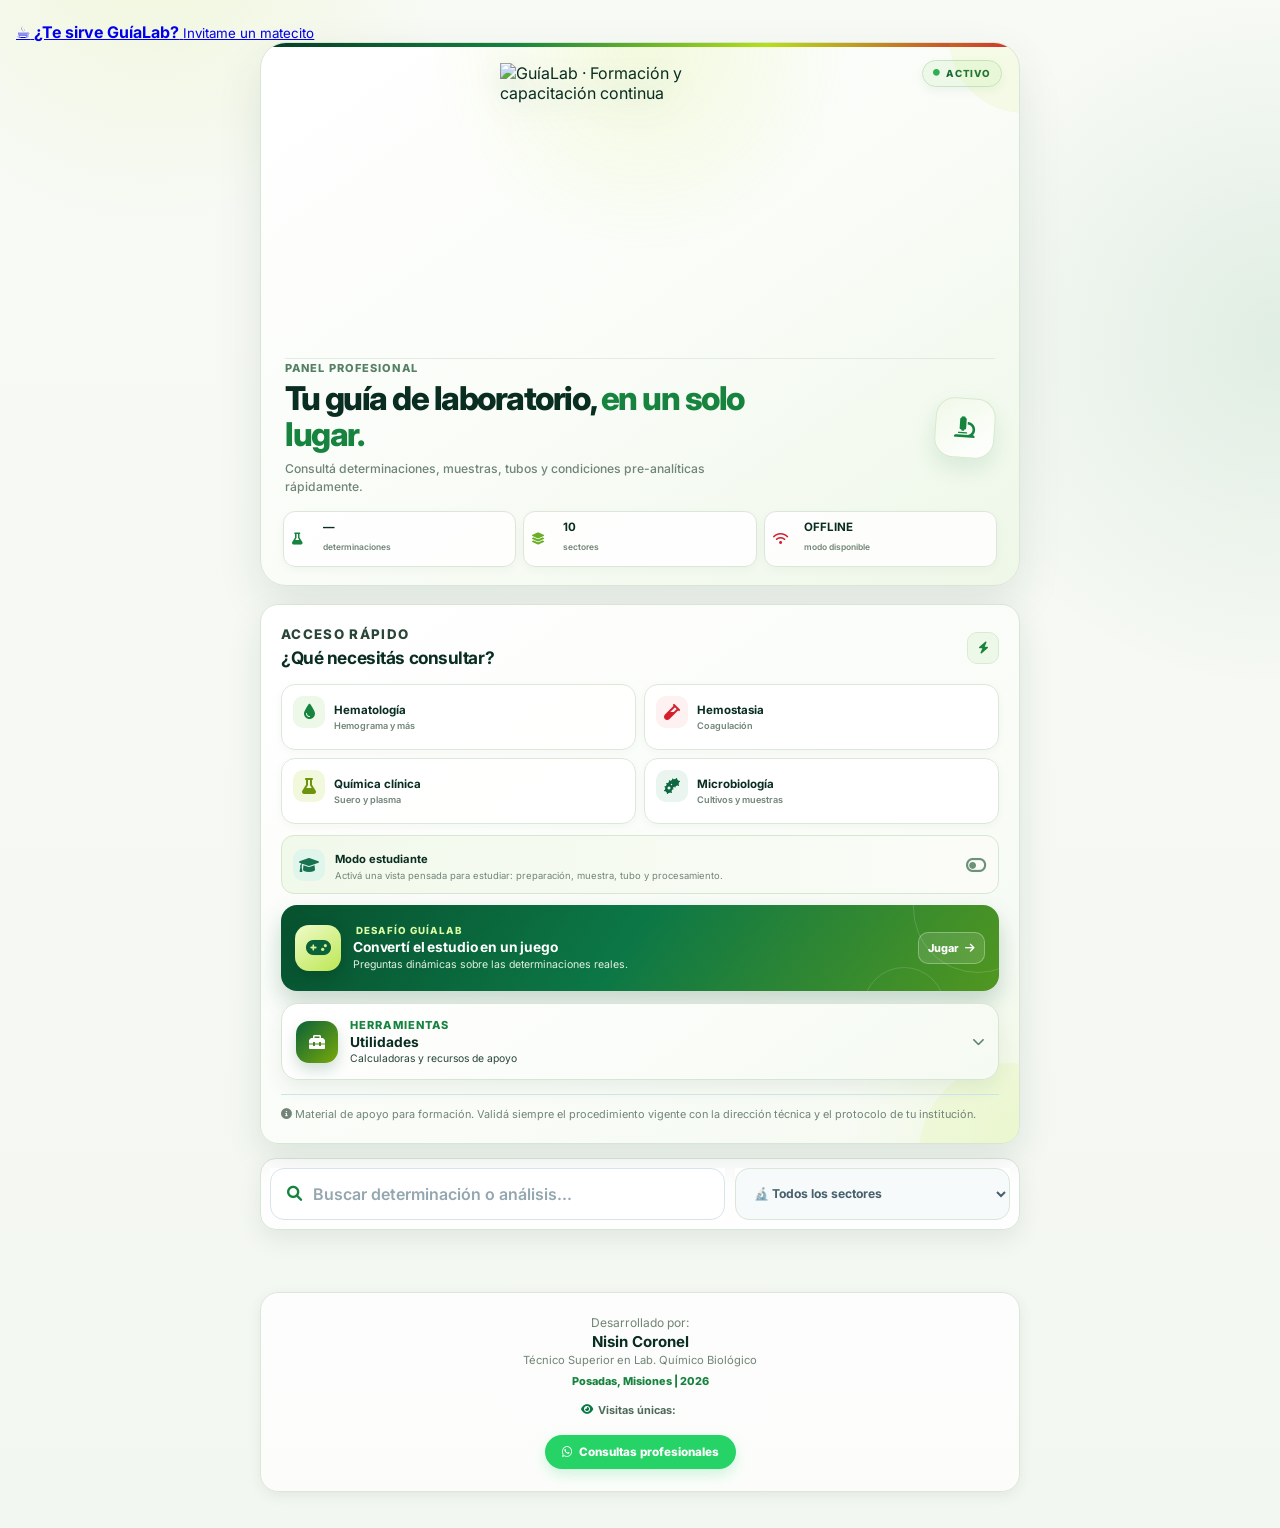
==== commit e5dfc7d7: "Add support link for GuíaLab Added a floating link to support GuíaLab with a coffee invitation." ====
--- a/index.html
+++ b/index.html
@@ -26,7 +26,20 @@
     <meta name="theme-color" content="#07512f">
 </head>
 <body>
-
+<!-- Apoyo a GuíaLab -->
+<a 
+    href="https://matecito.co/guialab"
+    target="_blank"
+    rel="noopener noreferrer"
+    class="matecito-flotante"
+    aria-label="Si te sirve GuíaLab, invitame un matecito"
+>
+    <span class="matecito-icon">☕</span>
+    <span class="matecito-text">
+        <strong>¿Te sirve GuíaLab?</strong>
+        <small>Invitame un matecito</small>
+    </span>
+</a>
     <div class="app-container">
         <header class="dashboard-header" id="inicio">
             <div class="dashboard-topline">
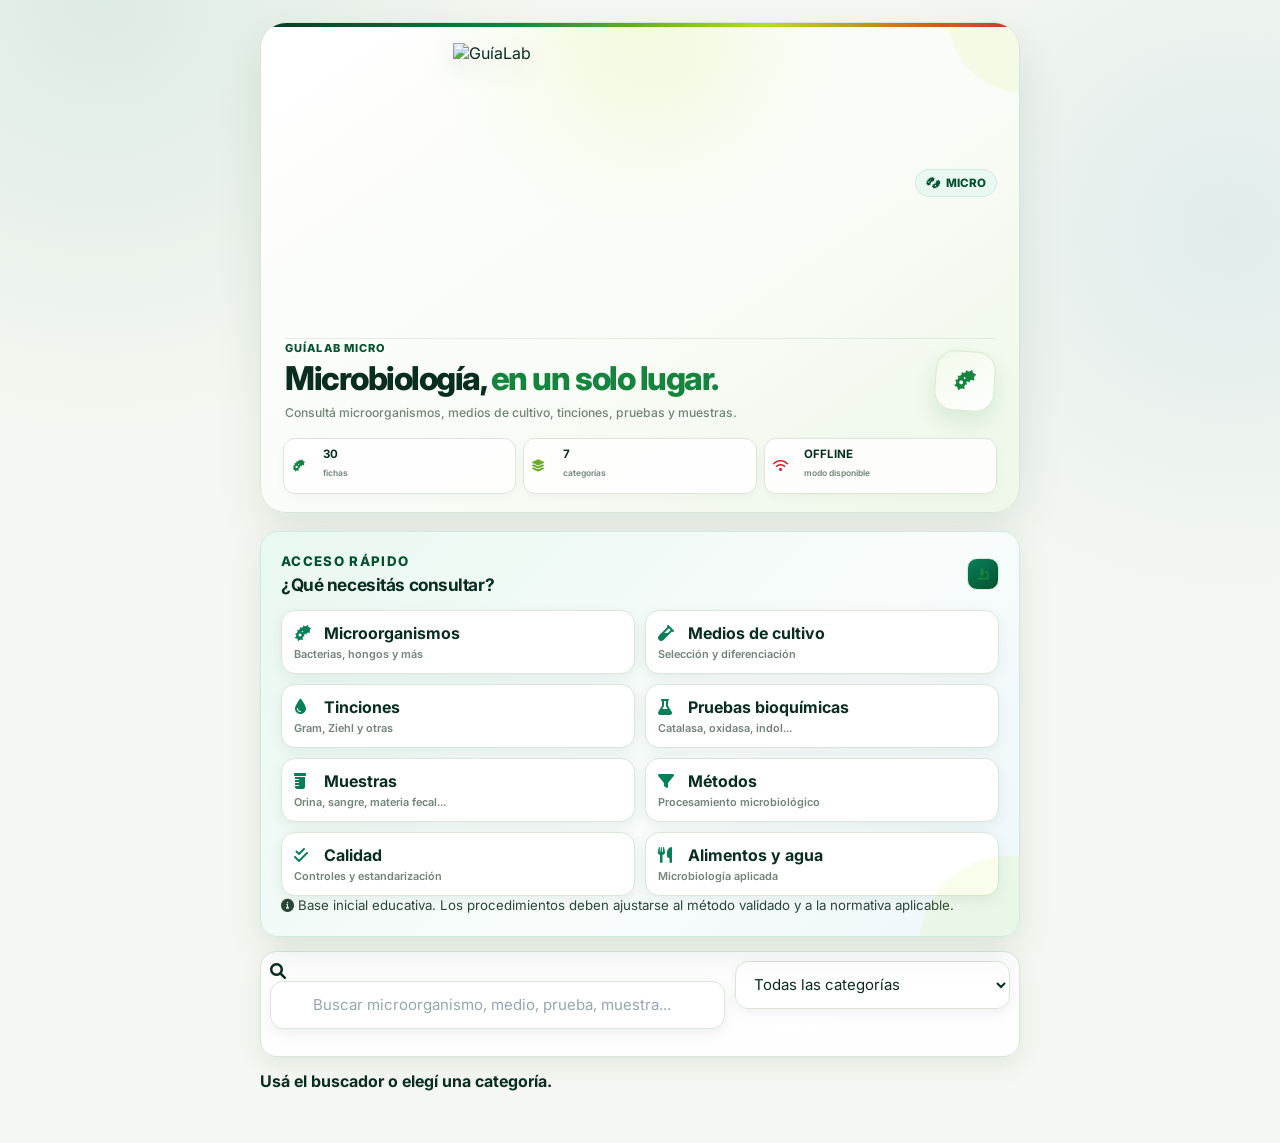
==== commit 156328d4: "Add files via upload" ====
--- a/index.html
+++ b/index.html
@@ -1,269 +1,119 @@
 <!DOCTYPE html>
 <html lang="es">
 <head>
-    <!-- Google tag (gtag.js) -->
-<script async src="https://www.googletagmanager.com/gtag/js?id=G-0PN3C9FFQS"></script>
-<script>
-  window.dataLayer = window.dataLayer || [];
-  function gtag(){dataLayer.push(arguments);}
-  gtag('js', new Date());
-
-  gtag('config', 'G-0PN3C9FFQS');
-</script>
-    <meta charset="UTF-8">
-    <meta name="viewport" content="width=device-width, initial-scale=1.0, maximum-scale=1.0, user-scalable=yes">
-    <title>GuíaLab | Formación y Pre-Analítica</title>
-    <link rel="manifest" href="manifest.json">
-    <link rel="stylesheet" href="style.css">
-    
-    <link rel="preconnect" href="https://fonts.googleapis.com">
-    <link rel="preconnect" href="https://fonts.gstatic.com" crossorigin>
-    <link href="https://fonts.googleapis.com/css2?family=Inter:wght@400;500;600;700;800&display=swap" rel="stylesheet">
-    <link rel="stylesheet" href="https://cdnjs.cloudflare.com/ajax/libs/font-awesome/6.0.0/css/all.min.css">
-    
-    <meta name="apple-mobile-web-app-capable" content="yes">
-    <meta name="apple-mobile-web-app-status-bar-style" content="default">
-    <meta name="theme-color" content="#07512f">
+<meta charset="UTF-8">
+<meta name="viewport" content="width=device-width, initial-scale=1.0, maximum-scale=1.0, user-scalable=yes">
+<title>GuíaLab Micro | Microbiología</title>
+<link rel="manifest" href="manifest.json">
+<link rel="stylesheet" href="style.css">
+<link rel="preconnect" href="https://fonts.googleapis.com">
+<link rel="preconnect" href="https://fonts.gstatic.com" crossorigin>
+<link href="https://fonts.googleapis.com/css2?family=Inter:wght@400;500;600;700;800&display=swap" rel="stylesheet">
+<link rel="stylesheet" href="https://cdnjs.cloudflare.com/ajax/libs/font-awesome/6.0.0/css/all.min.css">
+<meta name="theme-color" content="#07512f">
+<style>
+:root{
+  --micro:#087f5b; --micro-dark:#07512f; --micro-soft:#e9f8f1;
+  --micro-blue:#1677a8; --micro-border:#cfe9dd;
+}
+body{background:
+ radial-gradient(circle at 8% 0%,rgba(8,127,91,.10),transparent 28rem),
+ radial-gradient(circle at 96% 20%,rgba(22,119,168,.09),transparent 25rem),
+ var(--light-bg);}
+.micro-brand{color:var(--micro-dark)!important}
+.micro-badge{display:inline-flex;align-items:center;gap:6px;background:var(--micro-soft);color:var(--micro-dark);border:1px solid var(--micro-border);padding:6px 10px;border-radius:999px;font-size:.72rem;font-weight:800}
+.micro-hero{background:linear-gradient(135deg,#e9f8f1 0%,#f8fcfb 60%,#edf7fb 100%)!important;border-color:var(--micro-border)!important}
+.micro-hero .panel-icon{background:linear-gradient(145deg,var(--micro),var(--micro-dark));}
+.micro-grid{display:grid;grid-template-columns:repeat(2,1fr);gap:10px}
+.micro-grid button{border:1px solid var(--border);background:#fff;border-radius:14px;padding:12px;text-align:left;cursor:pointer;box-shadow:var(--shadow-sm);font-weight:700;color:var(--dark)}
+.micro-grid button i{width:26px;color:var(--micro)}
+.micro-grid button small{display:block;color:var(--muted);font-size:.68rem;font-weight:600;margin-top:4px}
+.micro-note{font-size:.74rem;color:var(--muted);margin:10px 0 0}
+.modal-micro-head{border-left:4px solid var(--micro);padding-left:12px}
+.micro-chip{display:inline-flex;padding:5px 9px;border-radius:999px;background:var(--micro-soft);color:var(--micro-dark);font-size:.72rem;font-weight:800;margin:3px 4px 3px 0}
+.micro-detail-grid{display:grid;grid-template-columns:1fr 1fr;gap:10px;margin-top:12px}
+.micro-detail-card{background:#f8faf9;border:1px solid var(--border);border-radius:12px;padding:10px}
+.micro-detail-card small{display:block;color:var(--muted);font-size:.66rem;font-weight:800;text-transform:uppercase;letter-spacing:.06em;margin-bottom:4px}
+.micro-detail-card div{font-size:.78rem;line-height:1.45;color:var(--text)}
+@media(max-width:520px){.micro-grid,.micro-detail-grid{grid-template-columns:1fr}}
+</style>
 </head>
 <body>
-<!-- Apoyo a GuíaLab -->
-<a 
-    href="https://matecito.co/guialab"
-    target="_blank"
-    rel="noopener noreferrer"
-    class="matecito-flotante"
-    aria-label="Si te sirve GuíaLab, invitame un matecito"
->
-    <span class="matecito-icon">☕</span>
-    <span class="matecito-text">
-        <strong>¿Te sirve GuíaLab?</strong>
-        <small>Invitame un matecito</small>
-    </span>
-</a>
-    <div class="app-container">
-        <header class="dashboard-header" id="inicio">
-            <div class="dashboard-topline">
-                <div class="brand-mini brand-full-logo">
-                    <img class="brand-logo" src="logo-guialab.png" alt="GuíaLab · Formación y capacitación continua">
-                </div>
-                <span class="online-pill"><i class="fas fa-circle"></i> Activo</span>
-            </div>
-            <div class="dashboard-welcome">
-                <div>
-                    <p class="eyebrow">Panel profesional</p>
-                    <h1>Tu guía de laboratorio, <span>en un solo lugar.</span></h1>
-                    <p>Consultá determinaciones, muestras, tubos y condiciones pre-analíticas rápidamente.</p>
-                </div>
-                <div class="header-symbol"><i class="fas fa-microscope"></i></div>
-            </div>
-            <div class="dashboard-stats" aria-label="Resumen de GuíaLab">
-                <div><i class="fas fa-flask"></i><strong id="statDeterminaciones">—</strong><small>determinaciones</small></div>
-                <div><i class="fas fa-layer-group"></i><strong id="statSectores">10</strong><small>sectores</small></div>
-                <div><i class="fas fa-wifi"></i><strong>OFFLINE</strong><small>modo disponible</small></div>
-            </div>
-        </header>
+<div class="app-container">
+<header class="dashboard-header" id="inicio">
+  <div class="dashboard-topline">
+    <div class="brand-mini brand-full-logo">
+      <img class="brand-logo" src="logo-guialab.png" alt="GuíaLab">
+    </div>
+    <span class="micro-badge"><i class="fas fa-bacteria"></i> MICRO</span>
+  </div>
+  <div class="dashboard-welcome">
+    <div>
+      <p class="eyebrow micro-brand">GuíaLab Micro</p>
+      <h1>Microbiología, <span>en un solo lugar.</span></h1>
+      <p>Consultá microorganismos, medios de cultivo, tinciones, pruebas y muestras.</p>
+    </div>
+    <div class="header-symbol"><i class="fas fa-bacterium"></i></div>
+  </div>
+  <div class="dashboard-stats" aria-label="Resumen">
+    <div><i class="fas fa-bacterium"></i><strong id="statDeterminaciones">—</strong><small>fichas</small></div>
+    <div><i class="fas fa-layer-group"></i><strong id="statSectores">7</strong><small>categorías</small></div>
+    <div><i class="fas fa-wifi"></i><strong>OFFLINE</strong><small>modo disponible</small></div>
+  </div>
+</header>
 
-        <div id="pedido-status" class="pedido-container" style="display: none;">
-            <span><i class="fas fa-clipboard-list"></i> Pedido: <strong id="contador-pedido">0</strong></span>
-            <div>
-                <button onclick="enviarWhatsApp()" class="btn-ws" title="Enviar por WhatsApp">
-                    <i class="fab fa-whatsapp"></i> Enviar
-                </button>
-                
-                <button onclick="descargarTXT()" class="btn-txt" title="Descargar indicaciones en TXT">
-                    <i class="fas fa-file-download"></i> TXT
-                </button>
-                
-                <button onclick="vaciarPedido()" class="btn-clear" title="Vaciar Pedido">
-                    <i class="fas fa-trash"></i>
-                </button>
-            </div>
-        </div>
+<section class="learning-hub dashboard-panel micro-hero" id="learningHub">
+  <div class="panel-heading">
+    <div>
+      <p class="section-kicker micro-brand">Acceso rápido</p>
+      <h2>¿Qué necesitás consultar?</h2>
+    </div>
+    <span class="panel-icon"><i class="fas fa-microscope"></i></span>
+  </div>
+  <div class="micro-grid">
+    <button data-group="Microorganismos"><i class="fas fa-bacterium"></i> Microorganismos<small>Bacterias, hongos y más</small></button>
+    <button data-group="Medios de cultivo"><i class="fas fa-vial"></i> Medios de cultivo<small>Selección y diferenciación</small></button>
+    <button data-group="Tinciones"><i class="fas fa-droplet"></i> Tinciones<small>Gram, Ziehl y otras</small></button>
+    <button data-group="Pruebas bioquímicas"><i class="fas fa-flask"></i> Pruebas bioquímicas<small>Catalasa, oxidasa, indol...</small></button>
+    <button data-group="Muestras"><i class="fas fa-prescription-bottle"></i> Muestras<small>Orina, sangre, materia fecal...</small></button>
+    <button data-group="Métodos"><i class="fas fa-filter"></i> Métodos<small>Procesamiento microbiológico</small></button>
+    <button data-group="Control de calidad"><i class="fas fa-check-double"></i> Calidad<small>Controles y estandarización</small></button>
+    <button data-group="Microbiología de alimentos"><i class="fas fa-utensils"></i> Alimentos y agua<small>Microbiología aplicada</small></button>
+  </div>
+  <p class="micro-note"><i class="fas fa-circle-info"></i> Base inicial educativa. Los procedimientos deben ajustarse al método validado y a la normativa aplicable.</p>
+</section>
 
-        <section class="learning-hub dashboard-panel" id="learningHub" aria-labelledby="learningTitle">
-            <div class="panel-heading">
-                <div>
-                    <p class="section-kicker">Acceso rápido</p>
-                    <h2 id="learningTitle">¿Qué necesitás consultar?</h2>
-                </div>
-                <span class="panel-icon"><i class="fas fa-bolt"></i></span>
-            </div>
-            <div class="dashboard-actions" aria-label="Acciones rápidas">
-                <button type="button" data-sector="Hematología"><span><i class="fas fa-droplet"></i></span><strong>Hematología</strong><small>Hemograma y más</small></button>
-                <button type="button" data-sector="Hemostasia"><span><i class="fas fa-vial"></i></span><strong>Hemostasia</strong><small>Coagulación</small></button>
-                <button type="button" data-sector="Química clínica"><span><i class="fas fa-flask"></i></span><strong>Química clínica</strong><small>Suero y plasma</small></button>
-                <button type="button" data-sector="Microbiología"><span><i class="fas fa-bacterium"></i></span><strong>Microbiología</strong><small>Cultivos y muestras</small></button>
-            </div>
-            <button type="button" class="dashboard-guide" id="studentModeButton" aria-pressed="false">
-                <span class="guide-icon"><i class="fas fa-graduation-cap"></i></span>
-                <span class="guide-copy"><strong>Modo estudiante</strong><span>Activá una vista pensada para estudiar: preparación, muestra, tubo y procesamiento.</span></span>
-                <span class="guide-toggle"><i class="fas fa-toggle-off"></i></span>
-            </button>
-            <a class="challenge-card" href="game.html" aria-label="Abrir Desafío GuíaLab">
-                <span class="challenge-orbit challenge-orbit-one"></span>
-                <span class="challenge-orbit challenge-orbit-two"></span>
-                <span class="challenge-icon"><i class="fas fa-gamepad"></i></span>
-                <span class="challenge-copy">
-                    <span class="challenge-kicker"><i class="fas fa-sparkles"></i> Desafío GuíaLab</span>
-                    <strong>Convertí el estudio en un juego</strong>
-                    <small>Preguntas dinámicas sobre las determinaciones reales.</small>
-                </span>
-                <span class="challenge-action">Jugar <i class="fas fa-arrow-right"></i></span>
-            </a>
-            <section class="utilities-card" id="utilidades" aria-labelledby="utilitiesTitle">
-                <button type="button" class="utilities-toggle" id="utilitiesToggle" aria-expanded="false" aria-controls="utilitiesMenu">
-                    <span class="utilities-icon"><i class="fas fa-toolbox"></i></span>
-                    <span class="utilities-toggle-copy"><span class="section-kicker">Herramientas</span><strong id="utilitiesTitle">Utilidades</strong><small>Calculadoras y recursos de apoyo</small></span>
-                    <span class="utilities-chevron"><i class="fas fa-chevron-down"></i></span>
-                </button>
-                <div class="utilities-menu" id="utilitiesMenu" hidden>
-                    <button type="button" class="utility-item" id="dilutionUtilityToggle" aria-expanded="false" aria-controls="dilutionCalculator">
-                        <span class="utility-item-icon"><i class="fas fa-calculator"></i></span>
-                        <span><strong>Calculadora de diluciones</strong><small>General y seriada, con resultados paso a paso.</small></span>
-                        <i class="fas fa-chevron-right"></i>
-                    </button>
-                <div class="dilution-calculator" id="dilutionCalculator" hidden>
-                <div class="utilities-heading">
-                    <div>
-                        <p class="section-kicker">Calculadora</p>
-                        <h3>Prepará una dilución</h3>
-                        <p>Usá la misma unidad de concentración en C₁ y C₂.</p>
-                    </div>
-                </div>
-                <div class="dilution-tabs" role="tablist" aria-label="Tipo de cálculo">
-                    <button type="button" class="dilution-tab is-active" role="tab" aria-selected="true" aria-controls="generalCalculator" id="generalTab" data-dilution-tab="generalCalculator">Dilución general</button>
-                    <button type="button" class="dilution-tab" role="tab" aria-selected="false" aria-controls="serialCalculator" id="serialTab" data-dilution-tab="serialCalculator">Seriada</button>
-                </div>
-                <div class="dilution-panel" id="generalCalculator" role="tabpanel" aria-labelledby="generalTab">
-                    <div class="calculation-choice">
-                        <label><input type="radio" name="dilutionMode" value="final" checked> Preparar un volumen final</label>
-                        <label><input type="radio" name="dilutionMode" value="available"> Diluir un volumen disponible</label>
-                    </div>
-                    <div class="dilution-grid">
-                        <label>Concentración inicial (C₁)<input id="initialConcentration" inputmode="decimal" type="number" min="0" step="any" placeholder="Ej. 10"></label>
-                        <label>Concentración final (C₂)<input id="finalConcentration" inputmode="decimal" type="number" min="0" step="any" placeholder="Ej. 2"></label>
-                        <label id="volumeLabel">Volumen final deseado (V₂)<span class="input-with-unit"><input id="targetVolume" inputmode="decimal" type="number" min="0" step="any" placeholder="Ej. 5"><select id="generalVolumeUnit" aria-label="Unidad de volumen"><option>mL</option><option>µL</option><option>L</option></select></span></label>
-                    </div>
-                    <p class="calculator-hint">Usá la misma unidad de concentración en C₁ y C₂. Fórmula: C₁ × V₁ = C₂ × V₂.</p>
-                    <button type="button" class="calculate-button" id="calculateGeneral"><i class="fas fa-flask"></i> Calcular dilución</button>
-                    <div class="calculation-result" id="generalResult" aria-live="polite" hidden></div>
-                </div>
-                <div class="dilution-panel" id="serialCalculator" role="tabpanel" aria-labelledby="serialTab" hidden>
-                    <div class="dilution-grid serial-grid">
-                        <label>Concentración inicial<input id="serialConcentration" inputmode="decimal" type="number" min="0" step="any" placeholder="Ej. 1000"></label>
-                        <label>Dilución por paso (1 : x)<input id="serialFactor" inputmode="decimal" type="number" min="1" step="any" placeholder="Ej. 10"></label>
-                        <label>Cantidad de tubos<input id="serialSteps" inputmode="numeric" type="number" min="1" max="50" step="1" placeholder="Ej. 5"></label>
-                        <label>Volumen final por tubo<span class="input-with-unit"><input id="serialVolume" inputmode="decimal" type="number" min="0" step="any" placeholder="Ej. 1"><select id="serialVolumeUnit" aria-label="Unidad de volumen por tubo"><option>mL</option><option>µL</option><option>L</option></select></span></label>
-                    </div>
-                    <p class="calculator-hint">Cada tubo se prepara con una fracción de la dilución anterior y diluyente hasta completar el volumen indicado.</p>
-                    <button type="button" class="calculate-button" id="calculateSerial"><i class="fas fa-table"></i> Generar tabla</button>
-                    <div class="serial-result" id="serialResult" aria-live="polite" hidden></div>
-                </div>
-                </div>
-                </div>
-            </section>
-            <div id="studentModePanel" class="student-mode-panel" hidden>
-                <div class="student-mode-title"><i class="fas fa-book-medical"></i><strong>Modo estudiante activado</strong></div>
-                <div class="student-mode-grid">
-                    <div><b>1</b><span>Buscá una determinación</span></div>
-                    <div><b>2</b><span>Revisá preparación y ayuno</span></div>
-                    <div><b>3</b><span>Identificá muestra y tubo</span></div>
-                    <div><b>4</b><span>Estudiá el procesamiento</span></div>
-                </div>
-            </div>
-            <p class="clinical-note"><i class="fas fa-circle-info"></i> Material de apoyo para formación. Validá siempre el procedimiento vigente con la dirección técnica y el protocolo de tu institución.</p>
-        </section>
+<section class="search-section dashboard-panel">
+  <div class="search-wrap">
+    <i class="fas fa-search"></i>
+    <input id="searchInput" type="search" placeholder="Buscar microorganismo, medio, prueba, muestra..." autocomplete="off">
+  </div>
+  <div class="filter-row">
+    <select id="groupSelect" aria-label="Filtrar categoría">
+      <option value="">Todas las categorías</option>
+      <option>Microorganismos</option><option>Medios de cultivo</option><option>Tinciones</option>
+      <option>Pruebas bioquímicas</option><option>Muestras</option><option>Métodos</option>
+      <option>Control de calidad</option><option>Microbiología de alimentos</option><option>Lectura de cultivos</option>
+    </select>
+    <button id="clearFilters" class="btn-clear" type="button"><i class="fas fa-xmark"></i> Limpiar</button>
+  </div>
+</section>
 
-        <section class="search-section" id="buscar" aria-label="Buscar estudios">
-            <div class="input-group">
-                <i class="fas fa-search"></i>
-                <input type="text" id="searchInput" placeholder="Buscar determinación o análisis...">
-            </div>
-            
-            <div class="select-group">
-                <select id="areaSelect">
-                    <option value="">🔬 Todos los sectores</option>
-                    <option value="Hematología">🔬 Hematología</option>
-                    <option value="Hemostasia">🩸 Hemostasia</option>
-                    <option value="Microbiología">🧫 Microbiología</option>
-                    <option value="Química clínica">🧪 Química Clínica</option> 
-                    <option value="Endocrinología">🧬 Endocrinología</option>
-                    <option value="Serología">💉 Serología</option>
-                    <option value="Orina">🚽 Orina</option>
-                    <option value="Parasitología">🦠 Parasitología</option>
-                    <option value="Pesquisa Neonatal">🐰 Pesquisa Neonatal</option>
-                    <option value="Autoinmunidad">🧩 Autoinmunidad</option>
-                </select>
-            </div>
-        </section>
+<section class="results-section">
+  <div class="results-head">
+    <strong id="resultsSummary">Usá el buscador o elegí una categoría.</strong>
+  </div>
+  <ul id="microList" class="exam-list"></ul>
+</section>
+</div>
 
-        <p id="resultsSummary" class="results-summary" aria-live="polite"></p>
-        <ul id="examList" aria-label="Resultados de estudios"></ul>
+<div id="modal" class="modal-overlay" style="display:none">
+  <div class="modal-content">
+    <button class="modal-close" onclick="cerrarModal()" aria-label="Cerrar"><i class="fas fa-times"></i></button>
+    <div id="modalData"></div>
+  </div>
+</div>
 
-        <div id="modal" class="modal">
-            <div class="modal-content">
-                <span class="close" id="closeModal">&times;</span>
-                <div id="modalData"></div>
-            </div>
-        </div>
-
-        <footer>
-            <p>Desarrollado por:</p>
-            <strong>Nisin Coronel</strong>
-            <span>Técnico Superior en Lab. Químico Biológico</span>
-            <div class="footer-tag">Posadas, Misiones | 2026</div>
-            <div class="visit-counter" aria-label="Contador de visitas">
-                <i class="fas fa-eye" aria-hidden="true"></i>
-                <span>Visitas únicas:</span>
-                <span class="counterapi" ns="guialab-nisin-2026" action="view" key="inicio" unique="true" label="" noCss="true" noIcon="true" noLink="true" noAnim="true" style="min-height: 20px"></span>
-            </div>
-            
-            <a href="https://wa.me/+5493765127562" 
-               target="_blank" 
-               rel="noopener noreferrer" 
-               class="footer-contact">
-                <i class="fab fa-whatsapp"></i> Consultas profesionales
-            </a>
-        </footer>
-    </div>
-
-    <nav class="mobile-bottom-nav" aria-label="Navegación rápida">
-        <a href="#inicio" class="mobile-nav-item active" data-nav="inicio"><i class="fas fa-house"></i><span>Inicio</span></a>
-        <a href="#buscar" class="mobile-nav-item" data-nav="buscar"><i class="fas fa-magnifying-glass"></i><span>Buscar</span></a>
-        <a href="#learningHub" class="mobile-nav-item" data-nav="estudiar"><i class="fas fa-graduation-cap"></i><span>Estudiar</span></a>
-        <a href="#pedido-status" class="mobile-nav-item" data-nav="pedido"><i class="fas fa-clipboard-list"></i><span>Pedido</span></a>
-    </nav>
-
-    <script src="script.js"></script>
-    <script src="dilution.js"></script>
-    <script src="https://counterapi.com/c.js" async></script>
-    <script>
-        // Navegación móvil: mantiene una experiencia tipo app sin alterar la lógica existente.
-        document.querySelectorAll('.mobile-nav-item').forEach(item => {
-            item.addEventListener('click', () => {
-                document.querySelectorAll('.mobile-nav-item').forEach(i => i.classList.remove('active'));
-                item.classList.add('active');
-                if (item.dataset.nav === 'buscar') {
-                    setTimeout(() => document.getElementById('searchInput')?.focus({ preventScroll: true }), 180);
-                }
-                if (item.dataset.nav === 'pedido') {
-                    const pedido = document.getElementById('pedido-status');
-                    if (pedido && getComputedStyle(pedido).display === 'none') {
-                        document.getElementById('examList')?.scrollIntoView({ behavior: 'smooth', block: 'start' });
-                    }
-                }
-            });
-        });
-    </script>
-
-    <script>
-        if ('serviceWorker' in navigator) {
-            window.addEventListener('load', () => {
-                navigator.serviceWorker.register('./sw.js')
-                    .then(reg => console.log('✅ GuíaLab Offline Activo'))
-                    .catch(err => console.log('❌ Error Service Worker', err));
-            });
-        }
-    </script>
+<script src="micro.js"></script>
 </body>
 </html>
--- a/style.css
+++ b/style.css
@@ -1288,26 +1288,7 @@
 .footer-tag { color:var(--primary); }
 
 /* ---------- Utilidades: calculadoras de diluciones ---------- */
-.utilities-card { position:relative; z-index:1; margin-top:12px; overflow:hidden; border:1px solid #d7e6d4; border-radius:17px; background:linear-gradient(145deg,#fff,#f5faf2); box-shadow:0 8px 20px rgba(7,57,32,.07); }
-.utilities-toggle { display:flex; align-items:center; width:100%; gap:12px; padding:14px; border:0; color:inherit; background:transparent; text-align:left; font:inherit; cursor:pointer; }
-.utilities-toggle:hover { background:#f5faf1; }
-.utilities-toggle:focus-visible,.utility-item:focus-visible { outline:3px solid rgba(22,131,63,.22); outline-offset:-3px; }
-.utilities-toggle-copy { display:flex; flex:1; min-width:0; flex-direction:column; gap:2px; }
-.utilities-toggle-copy .section-kicker { margin:0; }
-.utilities-toggle-copy strong { color:var(--dark); font-size:.86rem; }
-.utilities-toggle-copy small { color:var(--text); font-size:.65rem; }
-.utilities-chevron { color:#618270; font-size:.78rem; transition:transform .2s ease; }
-.utilities-toggle[aria-expanded="true"] .utilities-chevron { transform:rotate(180deg); }
-.utilities-menu { padding:0 12px 12px; border-top:1px solid #e2ede0; animation:fadeIn .18s ease both; }
-.utility-item { display:flex; align-items:center; width:100%; gap:10px; margin-top:11px; padding:11px; border:1px solid #d8e8d5; border-radius:13px; color:inherit; background:#fff; text-align:left; font:inherit; cursor:pointer; transition:.18s ease; }
-.utility-item:hover { border-color:#a7ca9d; box-shadow:0 7px 15px rgba(7,81,47,.08); transform:translateY(-1px); }
-.utility-item > span:nth-child(2) { display:flex; flex:1; min-width:0; flex-direction:column; gap:3px; }
-.utility-item strong { color:#173e2a; font-size:.74rem; }
-.utility-item small { color:#678072; font-size:.62rem; line-height:1.35; }
-.utility-item > i { color:#6a9873; font-size:.7rem; transition:transform .18s ease; }
-.utility-item[aria-expanded="true"] > i { transform:rotate(90deg); }
-.utility-item-icon { display:grid; place-items:center; flex:0 0 34px; width:34px; height:34px; border-radius:10px; color:#0c663c; background:#e8f5dd; }
-.dilution-calculator { margin-top:10px; padding:14px; border:1px solid #d8e8d5; border-radius:14px; background:linear-gradient(145deg,#fbfef9,#f1f8ec); animation:fadeIn .2s ease both; }
+.utilities-card { position:relative; z-index:1; margin-top:12px; padding:18px; border:1px solid #d7e6d4; border-radius:17px; background:linear-gradient(145deg,#fff,#f5faf2); box-shadow:0 8px 20px rgba(7,57,32,.07); }
 .utilities-heading { display:flex; align-items:flex-start; gap:12px; }
 .utilities-heading h3 { margin:1px 0 4px; color:var(--dark); font-size:1rem; }
 .utilities-heading p { margin:0; color:var(--text); font-size:.76rem; line-height:1.45; }
@@ -1377,9 +1358,7 @@
     .guide-copy > span { font-size:.61rem; }
     .student-mode-grid { grid-template-columns:1fr; }
     .student-panel-actions { flex-direction:column; }
-    .utilities-toggle { padding:13px; }
-    .utilities-menu { padding:0 10px 10px; }
-    .dilution-calculator { padding:12px; }
+    .utilities-card { padding:14px; }
     .dilution-grid,.serial-grid { grid-template-columns:1fr; }
     .calculation-choice { flex-direction:column; gap:8px; }
     .calculate-button { width:100%; }
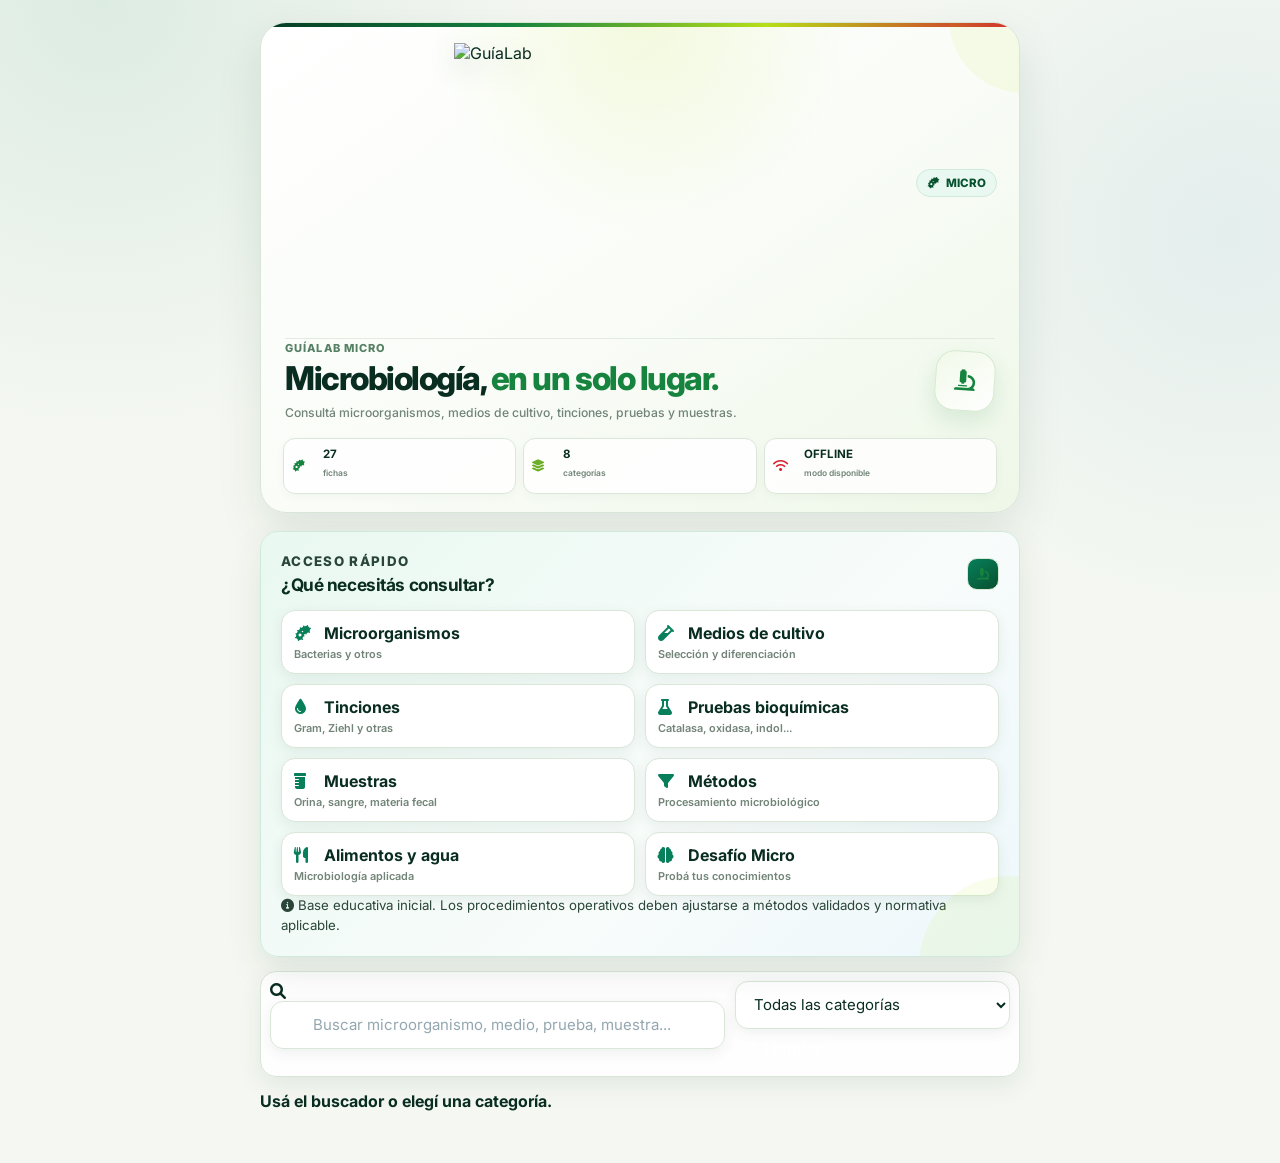
==== commit c699a778: "Add files via upload" ====
--- a/index.html
+++ b/index.html
@@ -2,7 +2,7 @@
 <html lang="es">
 <head>
 <meta charset="UTF-8">
-<meta name="viewport" content="width=device-width, initial-scale=1.0, maximum-scale=1.0, user-scalable=yes">
+<meta name="viewport" content="width=device-width,initial-scale=1">
 <title>GuíaLab Micro | Microbiología</title>
 <link rel="manifest" href="manifest.json">
 <link rel="stylesheet" href="style.css">
@@ -10,31 +10,31 @@
 <link rel="preconnect" href="https://fonts.gstatic.com" crossorigin>
 <link href="https://fonts.googleapis.com/css2?family=Inter:wght@400;500;600;700;800&display=swap" rel="stylesheet">
 <link rel="stylesheet" href="https://cdnjs.cloudflare.com/ajax/libs/font-awesome/6.0.0/css/all.min.css">
-<meta name="theme-color" content="#07512f">
 <style>
-:root{
-  --micro:#087f5b; --micro-dark:#07512f; --micro-soft:#e9f8f1;
-  --micro-blue:#1677a8; --micro-border:#cfe9dd;
-}
-body{background:
- radial-gradient(circle at 8% 0%,rgba(8,127,91,.10),transparent 28rem),
- radial-gradient(circle at 96% 20%,rgba(22,119,168,.09),transparent 25rem),
- var(--light-bg);}
-.micro-brand{color:var(--micro-dark)!important}
+:root{--micro:#087f5b;--micro-dark:#07512f;--micro-soft:#e9f8f1;--micro-border:#cfe9dd}
+body{background:radial-gradient(circle at 8% 0%,rgba(8,127,91,.10),transparent 28rem),radial-gradient(circle at 96% 20%,rgba(22,119,168,.08),transparent 25rem),var(--light-bg)}
 .micro-badge{display:inline-flex;align-items:center;gap:6px;background:var(--micro-soft);color:var(--micro-dark);border:1px solid var(--micro-border);padding:6px 10px;border-radius:999px;font-size:.72rem;font-weight:800}
-.micro-hero{background:linear-gradient(135deg,#e9f8f1 0%,#f8fcfb 60%,#edf7fb 100%)!important;border-color:var(--micro-border)!important}
-.micro-hero .panel-icon{background:linear-gradient(145deg,var(--micro),var(--micro-dark));}
+.micro-hero{background:linear-gradient(135deg,#e9f8f1,#f8fcfb 60%,#edf7fb)!important;border-color:var(--micro-border)!important}
+.micro-hero .panel-icon{background:linear-gradient(145deg,var(--micro),var(--micro-dark))}
 .micro-grid{display:grid;grid-template-columns:repeat(2,1fr);gap:10px}
 .micro-grid button{border:1px solid var(--border);background:#fff;border-radius:14px;padding:12px;text-align:left;cursor:pointer;box-shadow:var(--shadow-sm);font-weight:700;color:var(--dark)}
 .micro-grid button i{width:26px;color:var(--micro)}
 .micro-grid button small{display:block;color:var(--muted);font-size:.68rem;font-weight:600;margin-top:4px}
 .micro-note{font-size:.74rem;color:var(--muted);margin:10px 0 0}
-.modal-micro-head{border-left:4px solid var(--micro);padding-left:12px}
+.micro-result{cursor:pointer!important}
 .micro-chip{display:inline-flex;padding:5px 9px;border-radius:999px;background:var(--micro-soft);color:var(--micro-dark);font-size:.72rem;font-weight:800;margin:3px 4px 3px 0}
 .micro-detail-grid{display:grid;grid-template-columns:1fr 1fr;gap:10px;margin-top:12px}
 .micro-detail-card{background:#f8faf9;border:1px solid var(--border);border-radius:12px;padding:10px}
 .micro-detail-card small{display:block;color:var(--muted);font-size:.66rem;font-weight:800;text-transform:uppercase;letter-spacing:.06em;margin-bottom:4px}
 .micro-detail-card div{font-size:.78rem;line-height:1.45;color:var(--text)}
+.game-box{margin-top:14px;background:#fff;border:1px solid var(--micro-border);border-radius:16px;padding:16px;box-shadow:var(--shadow-sm)}
+.game-question{font-size:1rem;font-weight:800;line-height:1.35;margin:8px 0 14px}
+.game-option{width:100%;display:block;text-align:left;border:1px solid var(--border);background:#fff;border-radius:10px;padding:10px;margin:7px 0;cursor:pointer;font-weight:600}
+.game-option:hover{border-color:var(--micro);background:var(--micro-soft)}
+.game-option.correct{border-color:#15803d;background:#eaf8ee}
+.game-option.wrong{border-color:#b91c1c;background:#fff0f0}
+.game-feedback{margin-top:10px;font-size:.78rem;line-height:1.45}
+.game-next{margin-top:10px;border:0;border-radius:10px;background:var(--micro-dark);color:#fff;padding:10px 14px;font-weight:800;cursor:pointer}
 @media(max-width:520px){.micro-grid,.micro-detail-grid{grid-template-columns:1fr}}
 </style>
 </head>
@@ -42,78 +42,74 @@
 <div class="app-container">
 <header class="dashboard-header" id="inicio">
   <div class="dashboard-topline">
-    <div class="brand-mini brand-full-logo">
-      <img class="brand-logo" src="logo-guialab.png" alt="GuíaLab">
-    </div>
-    <span class="micro-badge"><i class="fas fa-bacteria"></i> MICRO</span>
+    <div class="brand-mini brand-full-logo"><img class="brand-logo" src="logo-guialab.png" alt="GuíaLab"></div>
+    <span class="micro-badge"><i class="fas fa-bacterium"></i> MICRO</span>
   </div>
   <div class="dashboard-welcome">
     <div>
-      <p class="eyebrow micro-brand">GuíaLab Micro</p>
+      <p class="eyebrow">GuíaLab Micro</p>
       <h1>Microbiología, <span>en un solo lugar.</span></h1>
       <p>Consultá microorganismos, medios de cultivo, tinciones, pruebas y muestras.</p>
     </div>
-    <div class="header-symbol"><i class="fas fa-bacterium"></i></div>
+    <div class="header-symbol"><i class="fas fa-microscope"></i></div>
   </div>
-  <div class="dashboard-stats" aria-label="Resumen">
-    <div><i class="fas fa-bacterium"></i><strong id="statDeterminaciones">—</strong><small>fichas</small></div>
-    <div><i class="fas fa-layer-group"></i><strong id="statSectores">7</strong><small>categorías</small></div>
+  <div class="dashboard-stats">
+    <div><i class="fas fa-bacterium"></i><strong id="statFichas">—</strong><small>fichas</small></div>
+    <div><i class="fas fa-layer-group"></i><strong>8</strong><small>categorías</small></div>
     <div><i class="fas fa-wifi"></i><strong>OFFLINE</strong><small>modo disponible</small></div>
   </div>
 </header>
 
-<section class="learning-hub dashboard-panel micro-hero" id="learningHub">
+<section class="learning-hub dashboard-panel micro-hero" id="hub">
   <div class="panel-heading">
-    <div>
-      <p class="section-kicker micro-brand">Acceso rápido</p>
-      <h2>¿Qué necesitás consultar?</h2>
-    </div>
+    <div><p class="section-kicker">Acceso rápido</p><h2>¿Qué necesitás consultar?</h2></div>
     <span class="panel-icon"><i class="fas fa-microscope"></i></span>
   </div>
   <div class="micro-grid">
-    <button data-group="Microorganismos"><i class="fas fa-bacterium"></i> Microorganismos<small>Bacterias, hongos y más</small></button>
+    <button data-group="Microorganismos"><i class="fas fa-bacterium"></i> Microorganismos<small>Bacterias y otros</small></button>
     <button data-group="Medios de cultivo"><i class="fas fa-vial"></i> Medios de cultivo<small>Selección y diferenciación</small></button>
     <button data-group="Tinciones"><i class="fas fa-droplet"></i> Tinciones<small>Gram, Ziehl y otras</small></button>
     <button data-group="Pruebas bioquímicas"><i class="fas fa-flask"></i> Pruebas bioquímicas<small>Catalasa, oxidasa, indol...</small></button>
-    <button data-group="Muestras"><i class="fas fa-prescription-bottle"></i> Muestras<small>Orina, sangre, materia fecal...</small></button>
+    <button data-group="Muestras"><i class="fas fa-prescription-bottle"></i> Muestras<small>Orina, sangre, materia fecal</small></button>
     <button data-group="Métodos"><i class="fas fa-filter"></i> Métodos<small>Procesamiento microbiológico</small></button>
-    <button data-group="Control de calidad"><i class="fas fa-check-double"></i> Calidad<small>Controles y estandarización</small></button>
     <button data-group="Microbiología de alimentos"><i class="fas fa-utensils"></i> Alimentos y agua<small>Microbiología aplicada</small></button>
+    <button id="openGame"><i class="fas fa-brain"></i> Desafío Micro<small>Probá tus conocimientos</small></button>
   </div>
-  <p class="micro-note"><i class="fas fa-circle-info"></i> Base inicial educativa. Los procedimientos deben ajustarse al método validado y a la normativa aplicable.</p>
+  <p class="micro-note"><i class="fas fa-circle-info"></i> Base educativa inicial. Los procedimientos operativos deben ajustarse a métodos validados y normativa aplicable.</p>
 </section>
 
 <section class="search-section dashboard-panel">
-  <div class="search-wrap">
-    <i class="fas fa-search"></i>
-    <input id="searchInput" type="search" placeholder="Buscar microorganismo, medio, prueba, muestra..." autocomplete="off">
-  </div>
+  <div class="search-wrap"><i class="fas fa-search"></i><input id="searchInput" type="search" placeholder="Buscar microorganismo, medio, prueba, muestra..." autocomplete="off"></div>
   <div class="filter-row">
     <select id="groupSelect" aria-label="Filtrar categoría">
       <option value="">Todas las categorías</option>
       <option>Microorganismos</option><option>Medios de cultivo</option><option>Tinciones</option>
       <option>Pruebas bioquímicas</option><option>Muestras</option><option>Métodos</option>
-      <option>Control de calidad</option><option>Microbiología de alimentos</option><option>Lectura de cultivos</option>
+      <option>Microbiología de alimentos</option><option>Lectura de cultivos</option><option>Control de calidad</option>
     </select>
     <button id="clearFilters" class="btn-clear" type="button"><i class="fas fa-xmark"></i> Limpiar</button>
   </div>
 </section>
 
 <section class="results-section">
-  <div class="results-head">
-    <strong id="resultsSummary">Usá el buscador o elegí una categoría.</strong>
-  </div>
+  <div class="results-head"><strong id="resultsSummary">Usá el buscador o elegí una categoría.</strong></div>
   <ul id="microList" class="exam-list"></ul>
 </section>
 </div>
 
-<div id="modal" class="modal-overlay" style="display:none">
-  <div class="modal-content">
-    <button class="modal-close" onclick="cerrarModal()" aria-label="Cerrar"><i class="fas fa-times"></i></button>
-    <div id="modalData"></div>
-  </div>
+<div id="modal" class="modal-overlay" style="display:none"><div class="modal-content">
+<button class="modal-close" onclick="cerrarModal()" aria-label="Cerrar"><i class="fas fa-times"></i></button>
+<div id="modalData"></div>
+</div></div>
+
+<div id="gameModal" class="modal-overlay" style="display:none"><div class="modal-content">
+<button class="modal-close" onclick="cerrarJuego()" aria-label="Cerrar"><i class="fas fa-times"></i></button>
+<div class="modal-micro-head"><h2 class="modal-title">🧠 Desafío Micro</h2><p class="modal-texto">Poné a prueba tus conocimientos de microbiología.</p></div>
+<div class="game-box">
+<div id="gameProgress"></div><div id="gameQuestion" class="game-question"></div><div id="gameOptions"></div><div id="gameFeedback" class="game-feedback"></div><button id="gameNext" class="game-next" style="display:none">Siguiente</button>
 </div>
+</div></div>
 
 <script src="micro.js"></script>
 </body>
-</html>
+</html>
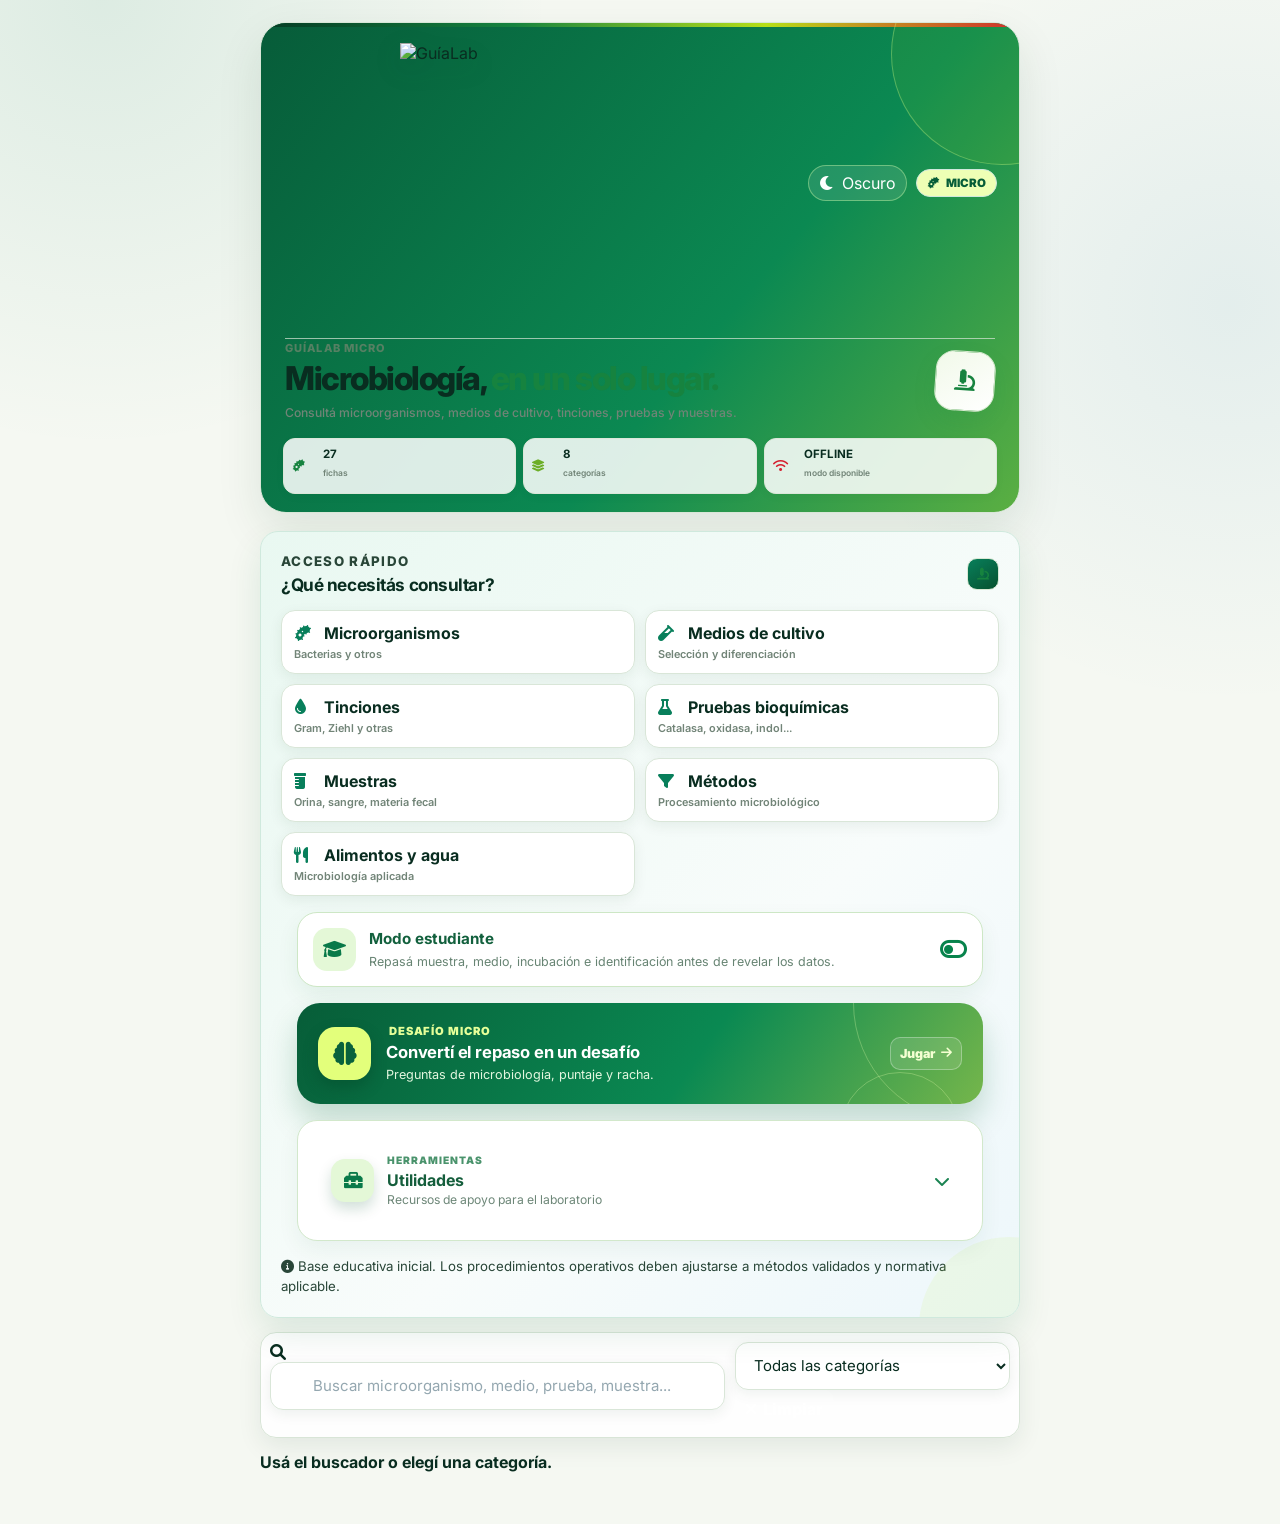
==== commit eb79f59c: "Add files via upload" ====
--- a/index.html
+++ b/index.html
@@ -3,6 +3,7 @@
 <head>
 <meta charset="UTF-8">
 <meta name="viewport" content="width=device-width,initial-scale=1">
+<meta name="theme-color" content="#07512f">
 <title>GuíaLab Micro | Microbiología</title>
 <link rel="manifest" href="manifest.json">
 <link rel="stylesheet" href="style.css">
@@ -10,6 +11,12 @@
 <link rel="preconnect" href="https://fonts.gstatic.com" crossorigin>
 <link href="https://fonts.googleapis.com/css2?family=Inter:wght@400;500;600;700;800&display=swap" rel="stylesheet">
 <link rel="stylesheet" href="https://cdnjs.cloudflare.com/ajax/libs/font-awesome/6.0.0/css/all.min.css">
+<script>
+(() => {
+  const saved = localStorage.getItem('guialabMicroTheme');
+  document.documentElement.dataset.theme = saved ? saved : (window.matchMedia('(prefers-color-scheme: dark)').matches ? 'dark' : 'light');
+})();
+</script>
 <style>
 :root{--micro:#087f5b;--micro-dark:#07512f;--micro-soft:#e9f8f1;--micro-border:#cfe9dd}
 body{background:radial-gradient(circle at 8% 0%,rgba(8,127,91,.10),transparent 28rem),radial-gradient(circle at 96% 20%,rgba(22,119,168,.08),transparent 25rem),var(--light-bg)}
@@ -43,7 +50,7 @@
 <header class="dashboard-header" id="inicio">
   <div class="dashboard-topline">
     <div class="brand-mini brand-full-logo"><img class="brand-logo" src="logo-guialab.png" alt="GuíaLab"></div>
-    <span class="micro-badge"><i class="fas fa-bacterium"></i> MICRO</span>
+    <div class="header-actions"><button type="button" class="theme-toggle" id="themeToggle" aria-label="Activar modo oscuro" aria-pressed="false"><i class="fas fa-moon"></i><span>Oscuro</span></button><span class="micro-badge"><i class="fas fa-bacterium"></i> MICRO</span></div>
   </div>
   <div class="dashboard-welcome">
     <div>
@@ -73,8 +80,11 @@
     <button data-group="Muestras"><i class="fas fa-prescription-bottle"></i> Muestras<small>Orina, sangre, materia fecal</small></button>
     <button data-group="Métodos"><i class="fas fa-filter"></i> Métodos<small>Procesamiento microbiológico</small></button>
     <button data-group="Microbiología de alimentos"><i class="fas fa-utensils"></i> Alimentos y agua<small>Microbiología aplicada</small></button>
-    <button id="openGame"><i class="fas fa-brain"></i> Desafío Micro<small>Probá tus conocimientos</small></button>
   </div>
+  <button type="button" class="dashboard-guide" id="studentModeButton" aria-pressed="false"><span class="guide-icon"><i class="fas fa-graduation-cap"></i></span><span class="guide-copy"><strong>Modo estudiante</strong><span>Repasá muestra, medio, incubación e identificación antes de revelar los datos.</span></span><span class="guide-toggle"><i class="fas fa-toggle-off"></i></span></button>
+  <div id="studentModePanel" class="student-mode-panel" hidden><div class="student-mode-title"><i class="fas fa-book-medical"></i><strong>Modo estudiante activado</strong></div><div class="student-mode-grid"><div><b>1</b><span>Elegí una ficha</span></div><div><b>2</b><span>Respondé mentalmente</span></div><div><b>3</b><span>Revelá cada dato</span></div></div></div>
+  <a class="challenge-card" href="micro-game.html" aria-label="Abrir Desafío Micro"><span class="challenge-orbit challenge-orbit-one"></span><span class="challenge-orbit challenge-orbit-two"></span><span class="challenge-icon"><i class="fas fa-brain"></i></span><span class="challenge-copy"><span class="challenge-kicker"><i class="fas fa-sparkles"></i> Desafío Micro</span><strong>Convertí el repaso en un desafío</strong><small>Preguntas de microbiología, puntaje y racha.</small></span><span class="challenge-action">Jugar <i class="fas fa-arrow-right"></i></span></a>
+  <section class="utilities-card" id="utilidades" aria-labelledby="utilitiesTitle"><button type="button" class="utilities-toggle" id="utilitiesToggle" aria-expanded="false" aria-controls="utilitiesMenu"><span class="utilities-icon"><i class="fas fa-toolbox"></i></span><span class="utilities-toggle-copy"><span class="section-kicker">Herramientas</span><strong id="utilitiesTitle">Utilidades</strong><small>Recursos de apoyo para el laboratorio</small></span><span class="utilities-chevron"><i class="fas fa-chevron-down"></i></span></button><div class="utilities-menu" id="utilitiesMenu" hidden><div class="utility-empty"><i class="fas fa-wand-magic-sparkles"></i><strong>Próximamente</strong><span>Este espacio queda listo para sumar calculadoras, tablas y otras herramientas de microbiología.</span></div></div></section>
   <p class="micro-note"><i class="fas fa-circle-info"></i> Base educativa inicial. Los procedimientos operativos deben ajustarse a métodos validados y normativa aplicable.</p>
 </section>
 
@@ -102,14 +112,6 @@
 <div id="modalData"></div>
 </div></div>
 
-<div id="gameModal" class="modal-overlay" style="display:none"><div class="modal-content">
-<button class="modal-close" onclick="cerrarJuego()" aria-label="Cerrar"><i class="fas fa-times"></i></button>
-<div class="modal-micro-head"><h2 class="modal-title">🧠 Desafío Micro</h2><p class="modal-texto">Poné a prueba tus conocimientos de microbiología.</p></div>
-<div class="game-box">
-<div id="gameProgress"></div><div id="gameQuestion" class="game-question"></div><div id="gameOptions"></div><div id="gameFeedback" class="game-feedback"></div><button id="gameNext" class="game-next" style="display:none">Siguiente</button>
-</div>
-</div></div>
-
 <script src="micro.js"></script>
 </body>
-</html>+</html>
--- a/style.css
+++ b/style.css
@@ -1454,3 +1454,9 @@
     from { opacity:0; transform:translateY(18px); }
     to { opacity:1; transform:translateY(0); }
 }
+
+/* GuíaLab Micro: experiencia de estudio, desafío y contraste nocturno. */
+html{background:#eff9eb}body{background:radial-gradient(circle at 6% 5%,#d9f7c9 0,transparent 26rem),radial-gradient(circle at 95% 22%,#e7fbcf 0,transparent 28rem),#f8fff5}.dashboard-shell{position:relative}.dashboard-header{background:linear-gradient(130deg,#075c39,#0b8952 61%,#5baf42)!important;overflow:hidden}.dashboard-header:after{content:"";position:absolute;width:220px;height:220px;border:1px solid #d8ff8854;border-radius:50%;right:-94px;bottom:-125px}.header-actions{display:flex;align-items:center;gap:9px}.theme-toggle{display:inline-flex;align-items:center;gap:7px;border:1px solid #d7ffac66;border-radius:999px;background:#ffffff1c;color:#fff;padding:7px 10px;font:800 .7rem inherit;cursor:pointer}.theme-toggle:hover{background:#ffffff2c}.micro-badge{background:#eeffb5!important;color:#075d38!important;font-weight:900!important}.micro-hero{box-shadow:0 15px 34px rgba(13,100,51,.11)}.dashboard-guide,.challenge-card,.utilities-card{width:min(100% - 32px,1040px);margin:16px auto}.dashboard-guide{display:flex;align-items:center;gap:13px;border:1px solid #cde7c5;border-radius:20px;background:#fff;padding:15px;text-align:left;box-shadow:0 9px 22px rgba(12,93,47,.07);cursor:pointer}.guide-icon,.utilities-icon{display:grid;place-items:center;flex:0 0 43px;height:43px;border-radius:14px;background:#e4f8d7;color:#097949;font-size:1.15rem}.guide-copy{display:grid;gap:3px;flex:1}.guide-copy strong{color:#12603d;font-size:.95rem}.guide-copy span{color:#678473;font-size:.78rem;line-height:1.35}.guide-toggle{color:#07834c;font-size:1.5rem}.student-mode-panel{width:min(100% - 32px,1040px);margin:-7px auto 17px;padding:15px 17px;border:1px solid #bde8a9;border-radius:17px;background:linear-gradient(135deg,#f0ffdf,#e6f8d9)}.student-mode-title{display:flex;align-items:center;gap:8px;color:#176d45;font-size:.86rem}.student-mode-title i{color:#1a9554}.student-mode-grid{display:flex;gap:15px;flex-wrap:wrap;margin-top:10px}.student-mode-grid div{display:flex;align-items:center;gap:7px;color:#4e7460;font-size:.75rem;font-weight:700}.student-mode-grid b{display:grid;place-items:center;width:20px;height:20px;border-radius:50%;background:#118752;color:#fff;font-size:.68rem}.challenge-card{position:relative;display:flex;align-items:center;gap:15px;overflow:hidden;padding:21px;border-radius:23px;background:linear-gradient(125deg,#075d38,#0a8952 58%,#75b64b);color:white;text-decoration:none;box-shadow:0 17px 30px rgba(7,104,56,.22)}.challenge-card:hover{transform:translateY(-2px);box-shadow:0 21px 35px rgba(7,104,56,.29)}.challenge-orbit{position:absolute;border:1px solid #e6ffae4a;border-radius:50%;pointer-events:none}.challenge-orbit-one{width:240px;height:240px;right:-110px;top:-120px}.challenge-orbit-two{width:120px;height:120px;right:23px;bottom:-88px}.challenge-icon{display:grid;place-items:center;flex:0 0 53px;height:53px;border-radius:17px;background:#e3ff7b;color:#09613c;font-size:1.45rem;box-shadow:0 7px 15px #003b2252}.challenge-copy{position:relative;z-index:1;display:grid;gap:4px;flex:1}.challenge-kicker{color:#e5ff98;font-size:.7rem;font-weight:900;letter-spacing:.08em;text-transform:uppercase}.challenge-copy strong{font-size:1.04rem}.challenge-copy small{color:#e3f7df;font-size:.79rem}.challenge-action{position:relative;z-index:1;white-space:nowrap;color:#f4ffd2;font-size:.78rem;font-weight:900}.utilities-card{border:1px solid #d2e8cb;border-radius:20px;background:#fff;box-shadow:0 9px 22px rgba(12,93,47,.06);overflow:hidden}.utilities-toggle{display:flex;align-items:center;gap:13px;width:100%;border:0;padding:15px;background:transparent;text-align:left;cursor:pointer}.utilities-toggle-copy{display:grid;gap:2px;flex:1}.utilities-toggle-copy .section-kicker{color:#4a936c;font-size:.64rem;font-weight:900;letter-spacing:.1em;text-transform:uppercase}.utilities-toggle-copy strong{color:#155e3c}.utilities-toggle-copy small{color:#6d8778;font-size:.76rem}.utilities-chevron{color:#198351;transition:transform .2s}.utilities-toggle[aria-expanded="true"] .utilities-chevron{transform:rotate(180deg)}.utilities-menu{border-top:1px solid #e0efdb;padding:16px}.utility-empty{display:grid;justify-items:center;gap:5px;color:#5c7b6a;text-align:center;font-size:.81rem}.utility-empty i{color:#20a35c;font-size:1.3rem}.utility-empty strong{color:#1a6844}.micro-study{margin:15px 0 19px;padding:16px;border:1px solid #c9eac0;border-radius:18px;background:linear-gradient(145deg,#f6fff1,#e9f9e2)}.micro-study-head{display:flex;gap:11px;margin-bottom:12px}.micro-study-head>i{display:grid;place-items:center;flex:0 0 34px;height:34px;border-radius:11px;background:#0b8751;color:#e8ff8c}.micro-study-head span{display:block;color:#328059;font-size:.68rem;font-weight:900;text-transform:uppercase;letter-spacing:.1em}.micro-study-head h3{margin:2px 0;color:#165f3d;font-size:1rem}.micro-study-head p{margin:3px 0 0;color:#607d6c;font-size:.78rem}.micro-study-card{display:flex;align-items:center;gap:10px;margin-top:8px;padding:10px;border:1px solid #d8edd1;border-radius:13px;background:#fff}.micro-study-card>i{color:#139356;width:18px}.micro-study-card div{display:grid;gap:3px;flex:1}.micro-study-card strong{color:#33634c;font-size:.78rem}.micro-study-card span{color:#174f35;font-size:.85rem;line-height:1.35}.micro-study-card button,.micro-study-actions button{border:0;border-radius:9px;background:#e1f6d7;color:#087748;padding:7px 9px;font:800 .7rem inherit;cursor:pointer}.micro-study-actions{display:flex;gap:8px;margin-top:11px}.micro-study-actions .micro-full-file{background:transparent;color:#37765a}
+
+:root[data-theme="dark"]{color-scheme:dark;background:#061e14}:root[data-theme="dark"] body{background:radial-gradient(circle at 5% 4%,#164c3488,transparent 27rem),radial-gradient(circle at 96% 18%,#355c2588,transparent 28rem),#081d14;color:#e8f5e9}:root[data-theme="dark"] .dashboard-header{background:linear-gradient(130deg,#052f20,#075535 62%,#3f7430)!important}:root[data-theme="dark"] .micro-hero,:root[data-theme="dark"] .dashboard-guide,:root[data-theme="dark"] .utilities-card,:root[data-theme="dark"] .micro-detail-card,:root[data-theme="dark"] .micro-card,:root[data-theme="dark"] .modal-content{background:#102b20!important;border-color:#28553d!important;color:#e6f4e8!important}:root[data-theme="dark"] .dashboard-guide strong,:root[data-theme="dark"] .utilities-toggle-copy strong,:root[data-theme="dark"] .micro-study-head h3,:root[data-theme="dark"] .micro-study-card strong,:root[data-theme="dark"] .micro-study-card span,:root[data-theme="dark"] .utility-empty strong{color:#edfaea!important}:root[data-theme="dark"] .dashboard-guide span,:root[data-theme="dark"] .utilities-toggle-copy small,:root[data-theme="dark"] .utility-empty,:root[data-theme="dark"] .micro-study-head p{color:#b9d7c1!important}:root[data-theme="dark"] .student-mode-panel,:root[data-theme="dark"] .micro-study{background:#123a28!important;border-color:#3d754d!important}:root[data-theme="dark"] .micro-study-card{background:#0c261b!important;border-color:#315e42!important}:root[data-theme="dark"] .micro-study-card button,:root[data-theme="dark"] .micro-study-actions button{background:#1d5536!important;color:#e3ff9b!important}:root[data-theme="dark"] .micro-study-actions .micro-full-file{background:transparent!important;color:#c8ebca!important}:root[data-theme="dark"] input,:root[data-theme="dark"] select,:root[data-theme="dark"] .search-input{background:#0c261b!important;color:#f1fff2!important;border-color:#346345!important}:root[data-theme="dark"] .micro-chip,:root[data-theme="dark"] .tag,:root[data-theme="dark"] .pill{background:#174630!important;color:#dcf3df!important}:root[data-theme="dark"] .modal-overlay{background:#000a!important}
+@media(max-width:600px){.dashboard-guide,.challenge-card,.utilities-card,.student-mode-panel{width:calc(100% - 20px)}.challenge-card{padding:17px;gap:11px}.challenge-icon{flex-basis:45px;height:45px;font-size:1.2rem}.challenge-action{display:none}.challenge-copy strong{font-size:.93rem}.challenge-copy small{font-size:.73rem}.header-actions{gap:5px}.theme-toggle span{display:none}.theme-toggle{padding:7px 8px}.student-mode-grid{gap:8px 12px}.micro-study{padding:12px}.micro-study-card{align-items:flex-start}.micro-study-card button{white-space:nowrap}}
